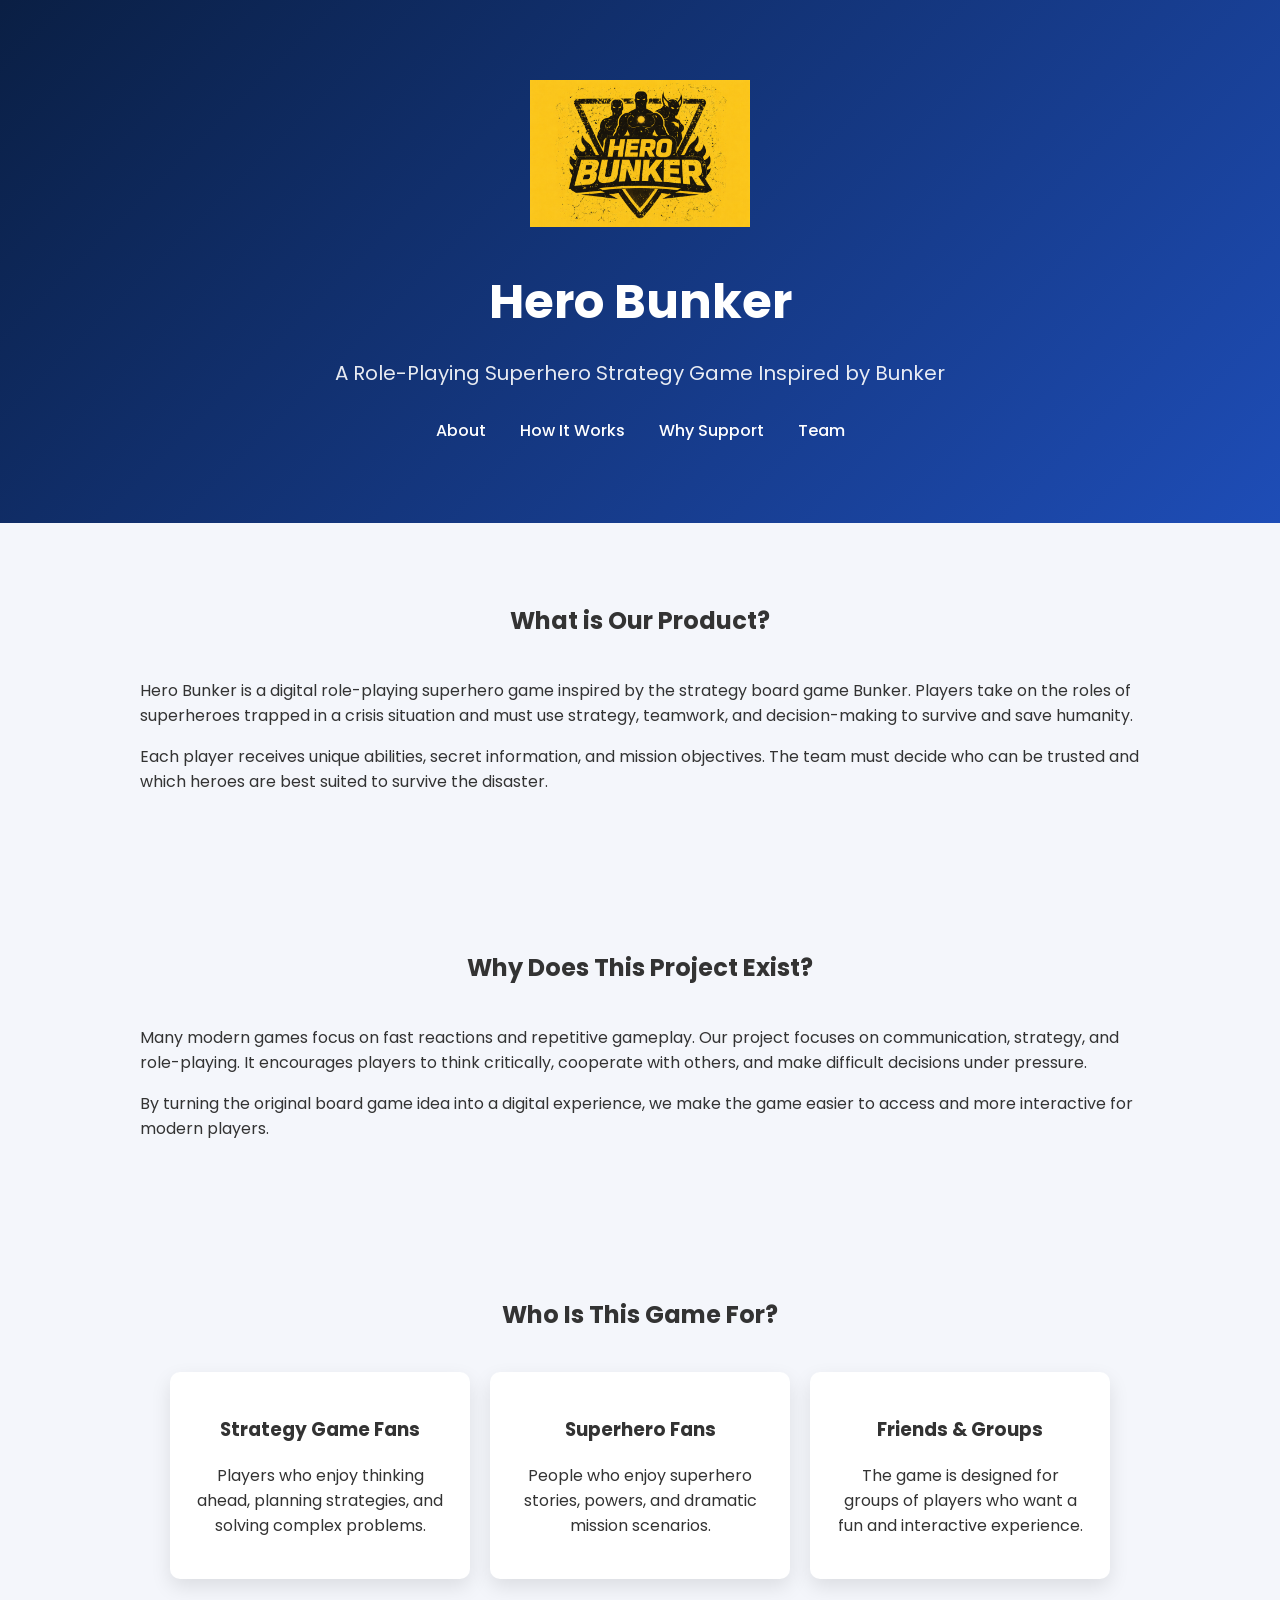
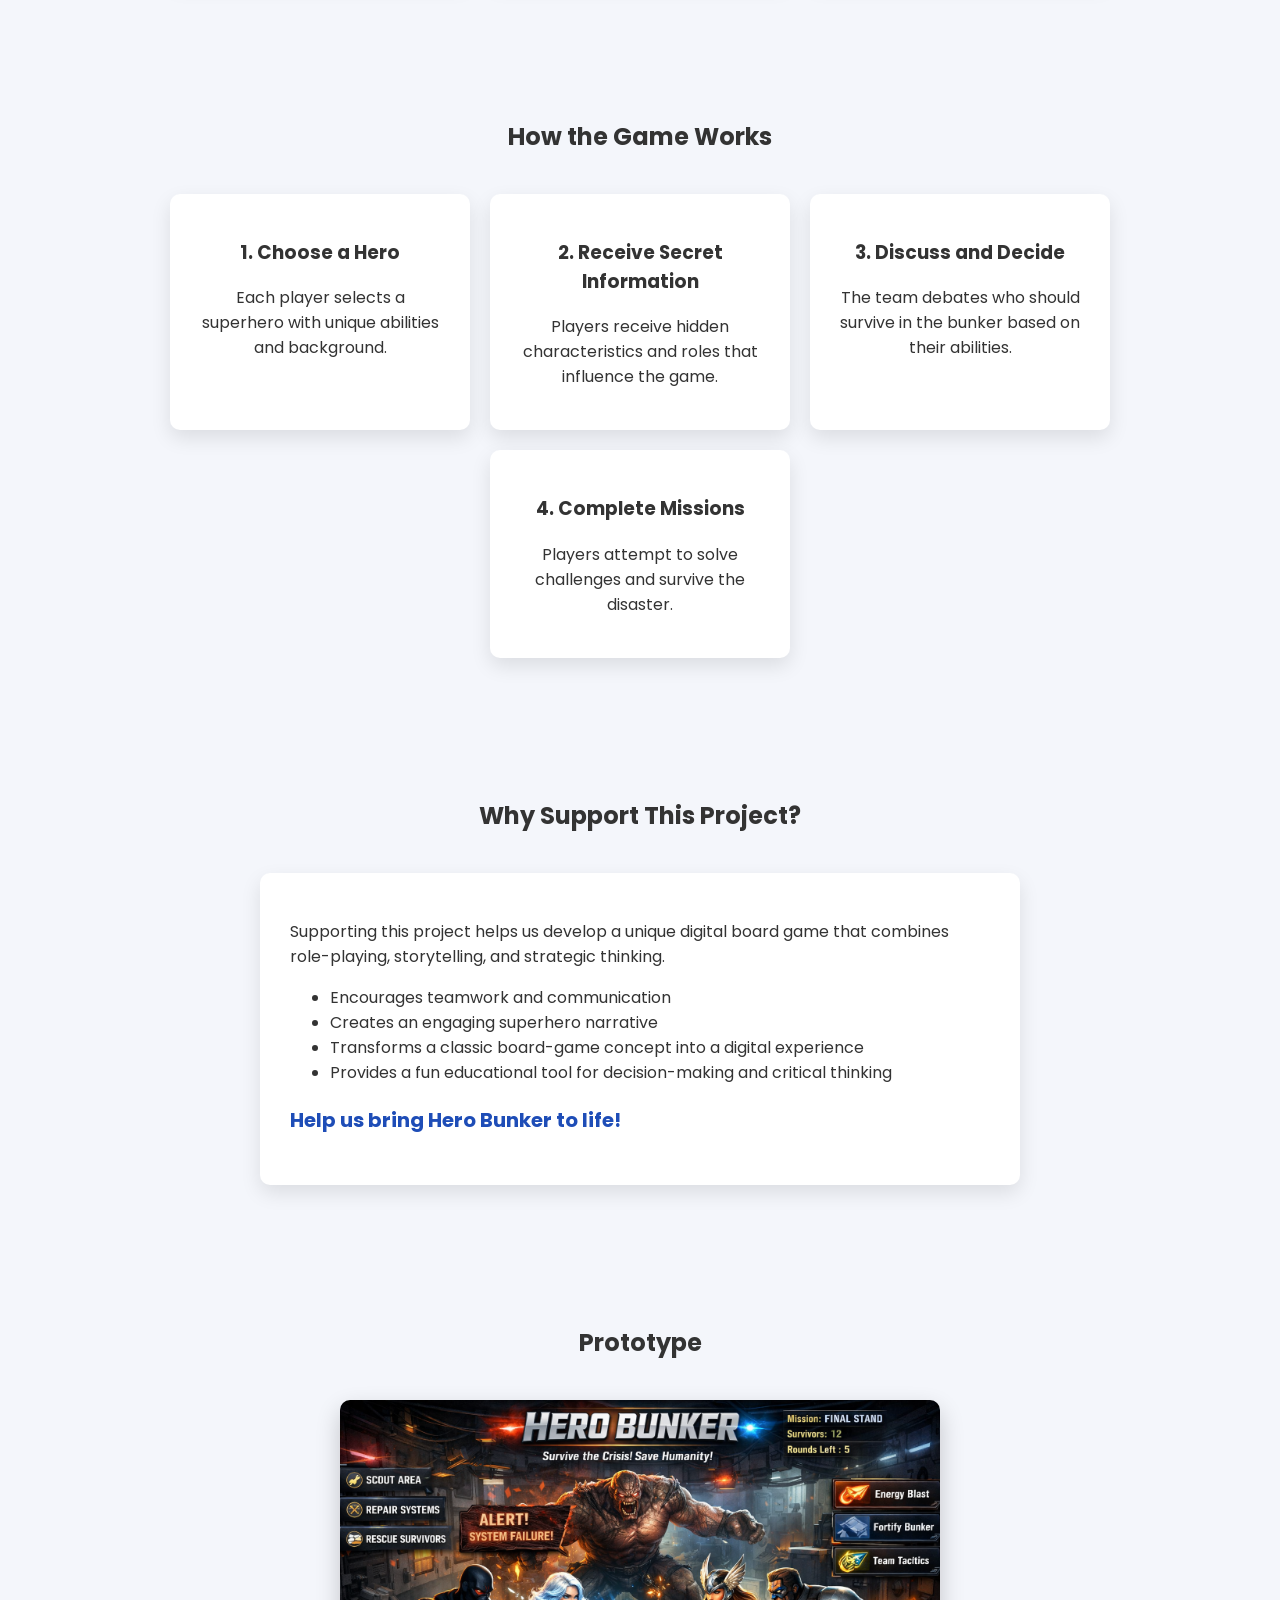
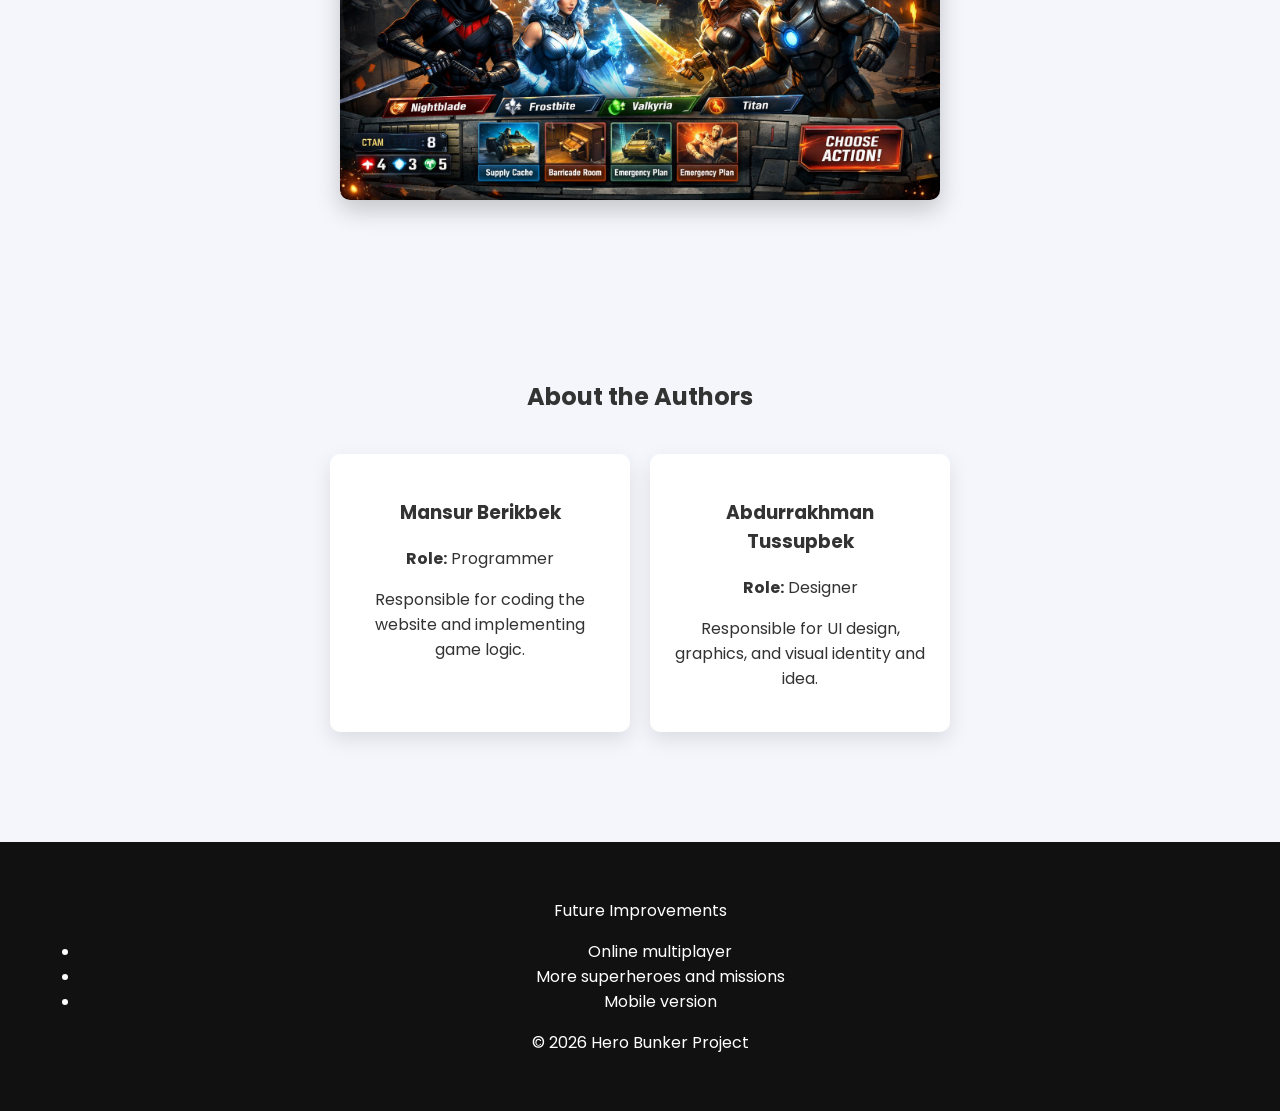
==== index.html @ 9f0994c8 "Add files via upload" ====
<!DOCTYPE html>
<html lang="en">

<head>
<meta charset="UTF-8">
<meta name="viewport" content="width=device-width, initial-scale=1.0">

<title>Hero Bunker – Superhero Strategy Game</title>

<link rel="stylesheet" href="style.css">
<link href="https://fonts.googleapis.com/css2?family=Poppins:wght@300;500;700&display=swap" rel="stylesheet">

</head>

<body>

<header class="hero">

<div class="logo-area">
<img src="logo.png" alt="Hero Bunker Logo" class="logo">
</div>

<h1>Hero Bunker</h1>
<p class="tagline">A Role-Playing Superhero Strategy Game Inspired by Bunker</p>

<nav>
<a href="#about">About</a>
<a href="#how">How It Works</a>
<a href="#support">Why Support</a>
<a href="#team">Team</a>
</nav>

</header>

<section id="about" class="section">

<h2>What is Our Product?</h2>

<p>
Hero Bunker is a digital role-playing superhero game inspired by the strategy board game Bunker.
Players take on the roles of superheroes trapped in a crisis situation and must use strategy,
teamwork, and decision-making to survive and save humanity.
</p>

<p>
Each player receives unique abilities, secret information, and mission objectives. The team must
decide who can be trusted and which heroes are best suited to survive the disaster.
</p>

</section>


<section class="section">

<h2>Why Does This Project Exist?</h2>

<p>
Many modern games focus on fast reactions and repetitive gameplay. Our project focuses on
communication, strategy, and role-playing. It encourages players to think critically,
cooperate with others, and make difficult decisions under pressure.
</p>

<p>
By turning the original board game idea into a digital experience, we make the game easier
to access and more interactive for modern players.
</p>

</section>


<section class="section">

<h2>Who Is This Game For?</h2>

<div class="card-container">

<div class="card">
<h3>Strategy Game Fans</h3>
<p>Players who enjoy thinking ahead, planning strategies, and solving complex problems.</p>
</div>

<div class="card">
<h3>Superhero Fans</h3>
<p>People who enjoy superhero stories, powers, and dramatic mission scenarios.</p>
</div>

<div class="card">
<h3>Friends & Groups</h3>
<p>The game is designed for groups of players who want a fun and interactive experience.</p>
</div>

</div>

</section>


<section id="how" class="section">

<h2>How the Game Works</h2>

<div class="card-container">

<div class="card">
<h3>1. Choose a Hero</h3>
<p>Each player selects a superhero with unique abilities and background.</p>
</div>

<div class="card">
<h3>2. Receive Secret Information</h3>
<p>Players receive hidden characteristics and roles that influence the game.</p>
</div>

<div class="card">
<h3>3. Discuss and Decide</h3>
<p>The team debates who should survive in the bunker based on their abilities.</p>
</div>

<div class="card">
<h3>4. Complete Missions</h3>
<p>Players attempt to solve challenges and survive the disaster.</p>
</div>

</div>

</section>


<section id="support" class="section">

<h2>Why Support This Project?</h2>

<div class="support-box">

<p>
Supporting this project helps us develop a unique digital board game that combines
role-playing, storytelling, and strategic thinking.
</p>

<ul>
<li>Encourages teamwork and communication</li>
<li>Creates an engaging superhero narrative</li>
<li>Transforms a classic board-game concept into a digital experience</li>
<li>Provides a fun educational tool for decision-making and critical thinking</li>
</ul>

<p class="support-highlight">
Help us bring Hero Bunker to life!
</p>

</div>

</section>


<section class="section">

<h2>Prototype</h2>

<img src="prototype.png" class="prototype">

</section>


<section id="team" class="section">

<h2>About the Authors</h2>

<div class="card-container">

<div class="card">
<h3>Mansur Berikbek</h3>
<p><b>Role:</b> Programmer</p>
<p>Responsible for coding the website and implementing game logic.</p>
</div>

<div class="card">
<h3>Abdurrakhman Tussupbek</h3>
<p><b>Role:</b> Designer</p>
<p>Responsible for UI design, graphics, and visual identity and idea.</p>
</div>

</div>

</section>


<footer>

<p>Future Improvements</p>

<ul>
<li>Online multiplayer</li>
<li>More superheroes and missions</li>
<li>Mobile version</li>
</ul>

<p>© 2026 Hero Bunker Project</p>

</footer>

</body>
</html>
---- style.css ----
body{
font-family:Poppins,sans-serif;
margin:0;
background:#f4f6fb;
color:#333;
}

.hero{
background:linear-gradient(135deg,#0a1f44,#1e4db7);
color:white;
text-align:center;
padding:80px 20px;
}

.hero h1{
font-size:48px;
margin-bottom:10px;
}

.hero p{
font-size:20px;
opacity:0.9;
}

nav{
margin-top:30px;
}

nav a{
color:white;
margin:0 15px;
text-decoration:none;
font-weight:500;
}

nav a:hover{
text-decoration:underline;
}

.section{
max-width:1000px;
margin:auto;
padding:60px 20px;
}

h2{
text-align:center;
margin-bottom:40px;
}

.card-container{
display:flex;
gap:20px;
flex-wrap:wrap;
justify-content:center;
}

.card{
background:white;
padding:25px;
width:250px;
border-radius:10px;
box-shadow:0 8px 20px rgba(0,0,0,0.1);
text-align:center;
transition:transform .2s;
}

.card:hover{
transform:translateY(-5px);
}

.tech-list{
max-width:400px;
margin:auto;
line-height:2;
}

.prototype{
display:block;
max-width:600px;
margin:40px auto;
border-radius:10px;
box-shadow:0 10px 25px rgba(0,0,0,0.2);
}

footer{
background:#111;
color:white;
text-align:center;
padding:40px;
margin-top:50px;
}
.logo-area{
margin-bottom:20px;
}

.logo{
width:220px;
}

.support-box{
background:white;
padding:30px;
border-radius:10px;
box-shadow:0 8px 20px rgba(0,0,0,0.1);
max-width:700px;
margin:auto;
}
.support-highlight{
font-weight:700;
font-size:20px;
margin-top:20px;
color:#1e4db7;
}
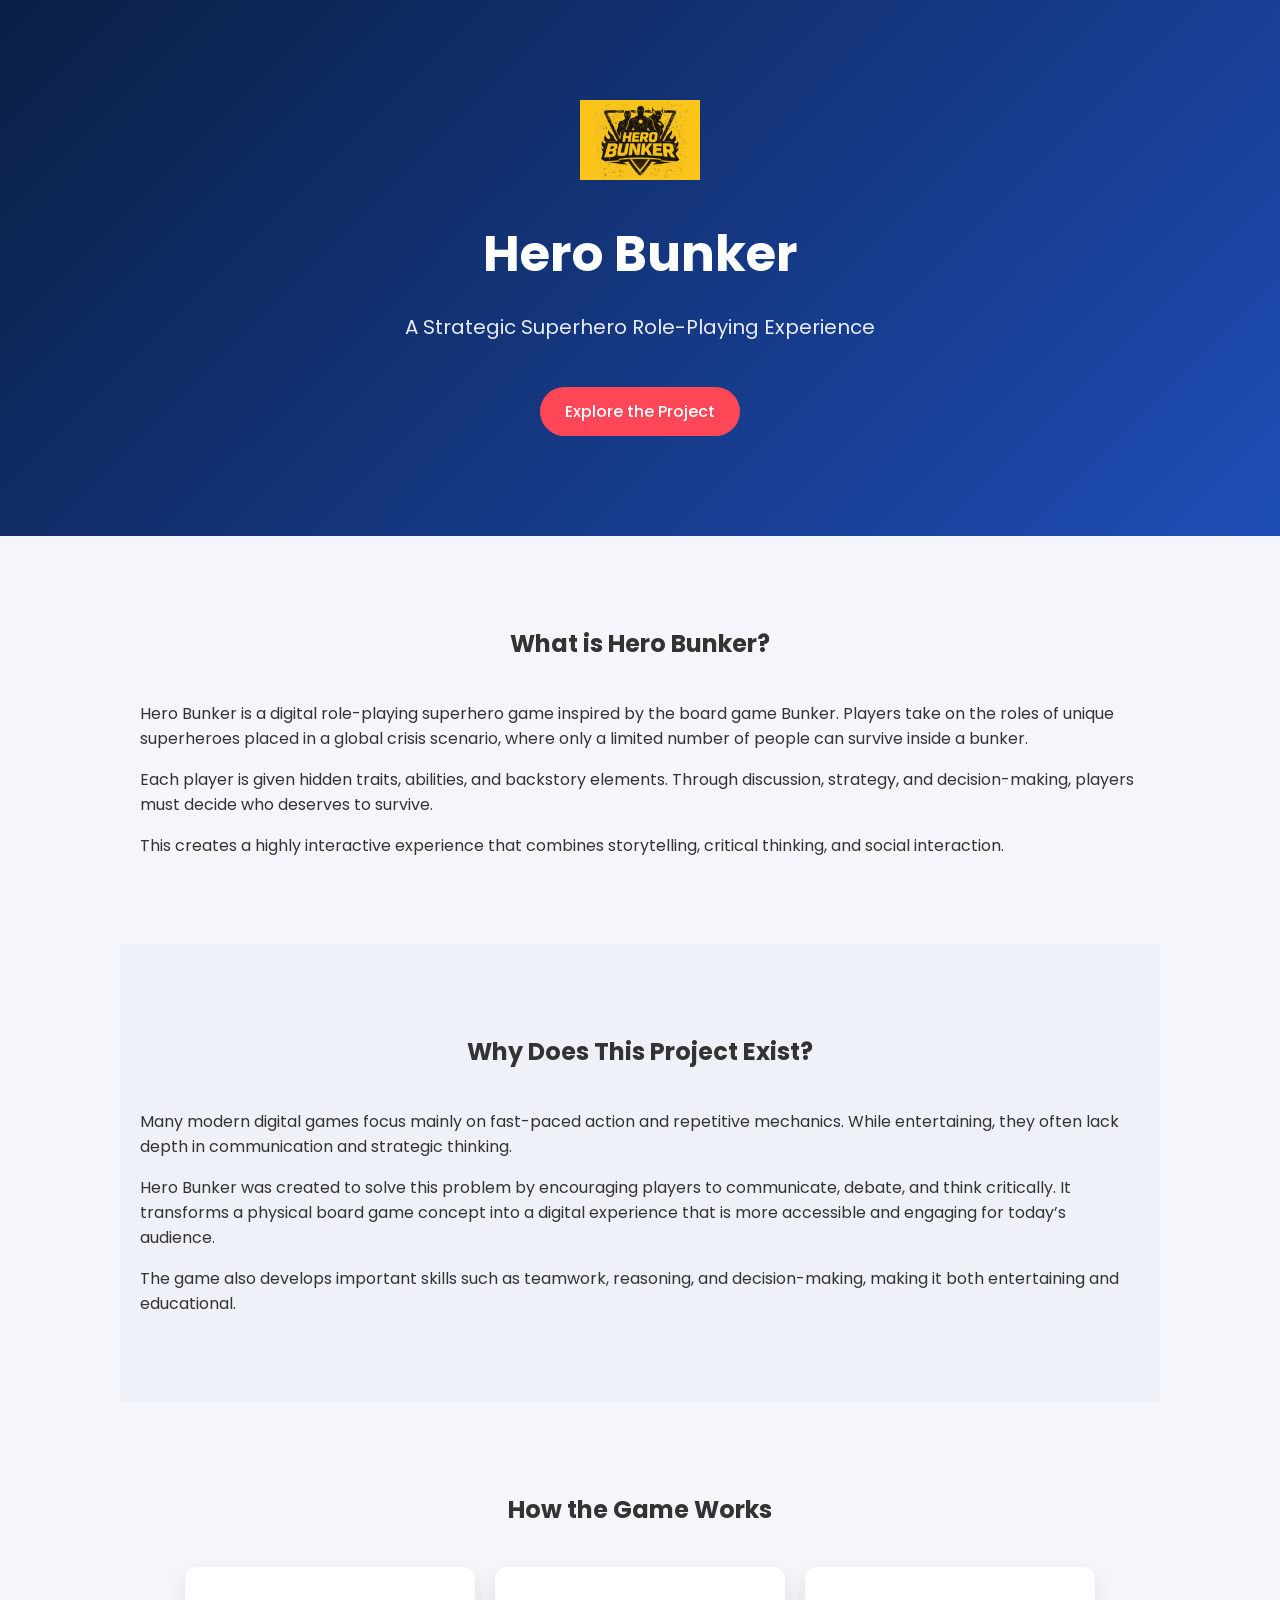
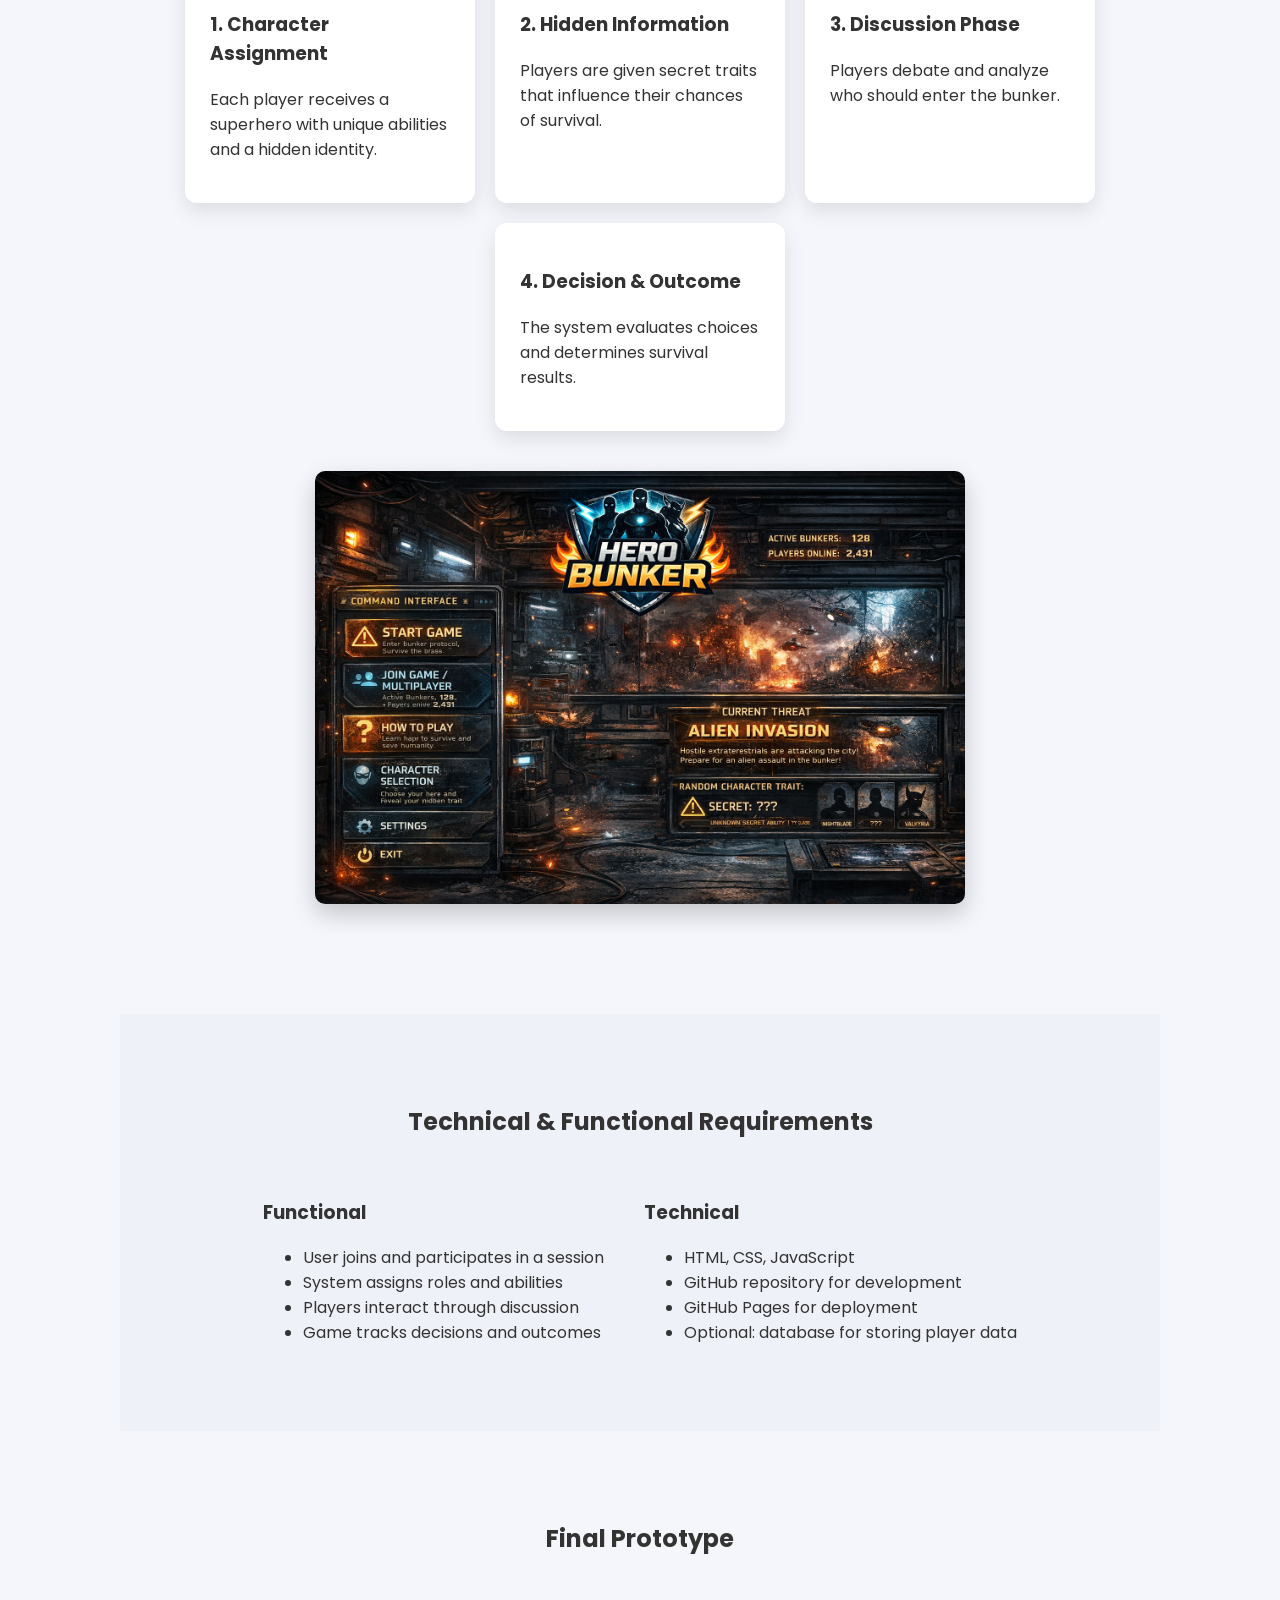
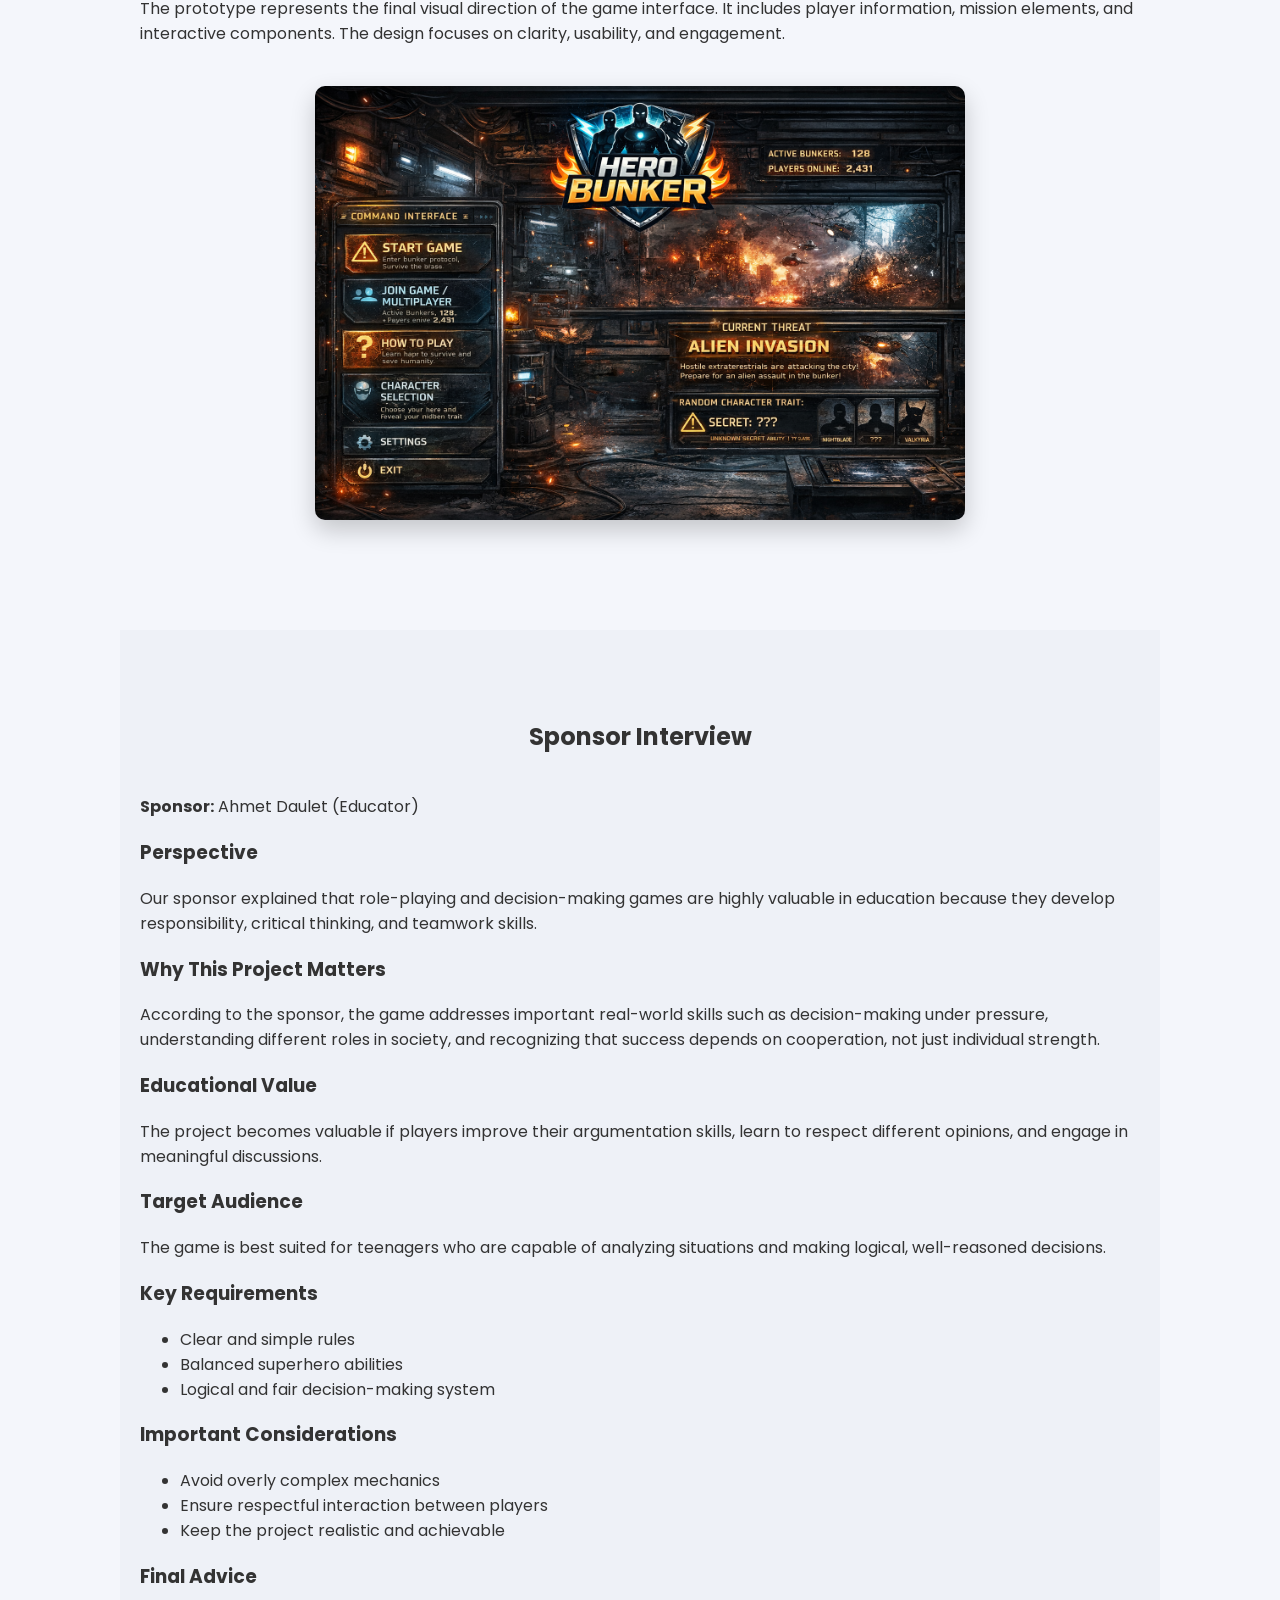
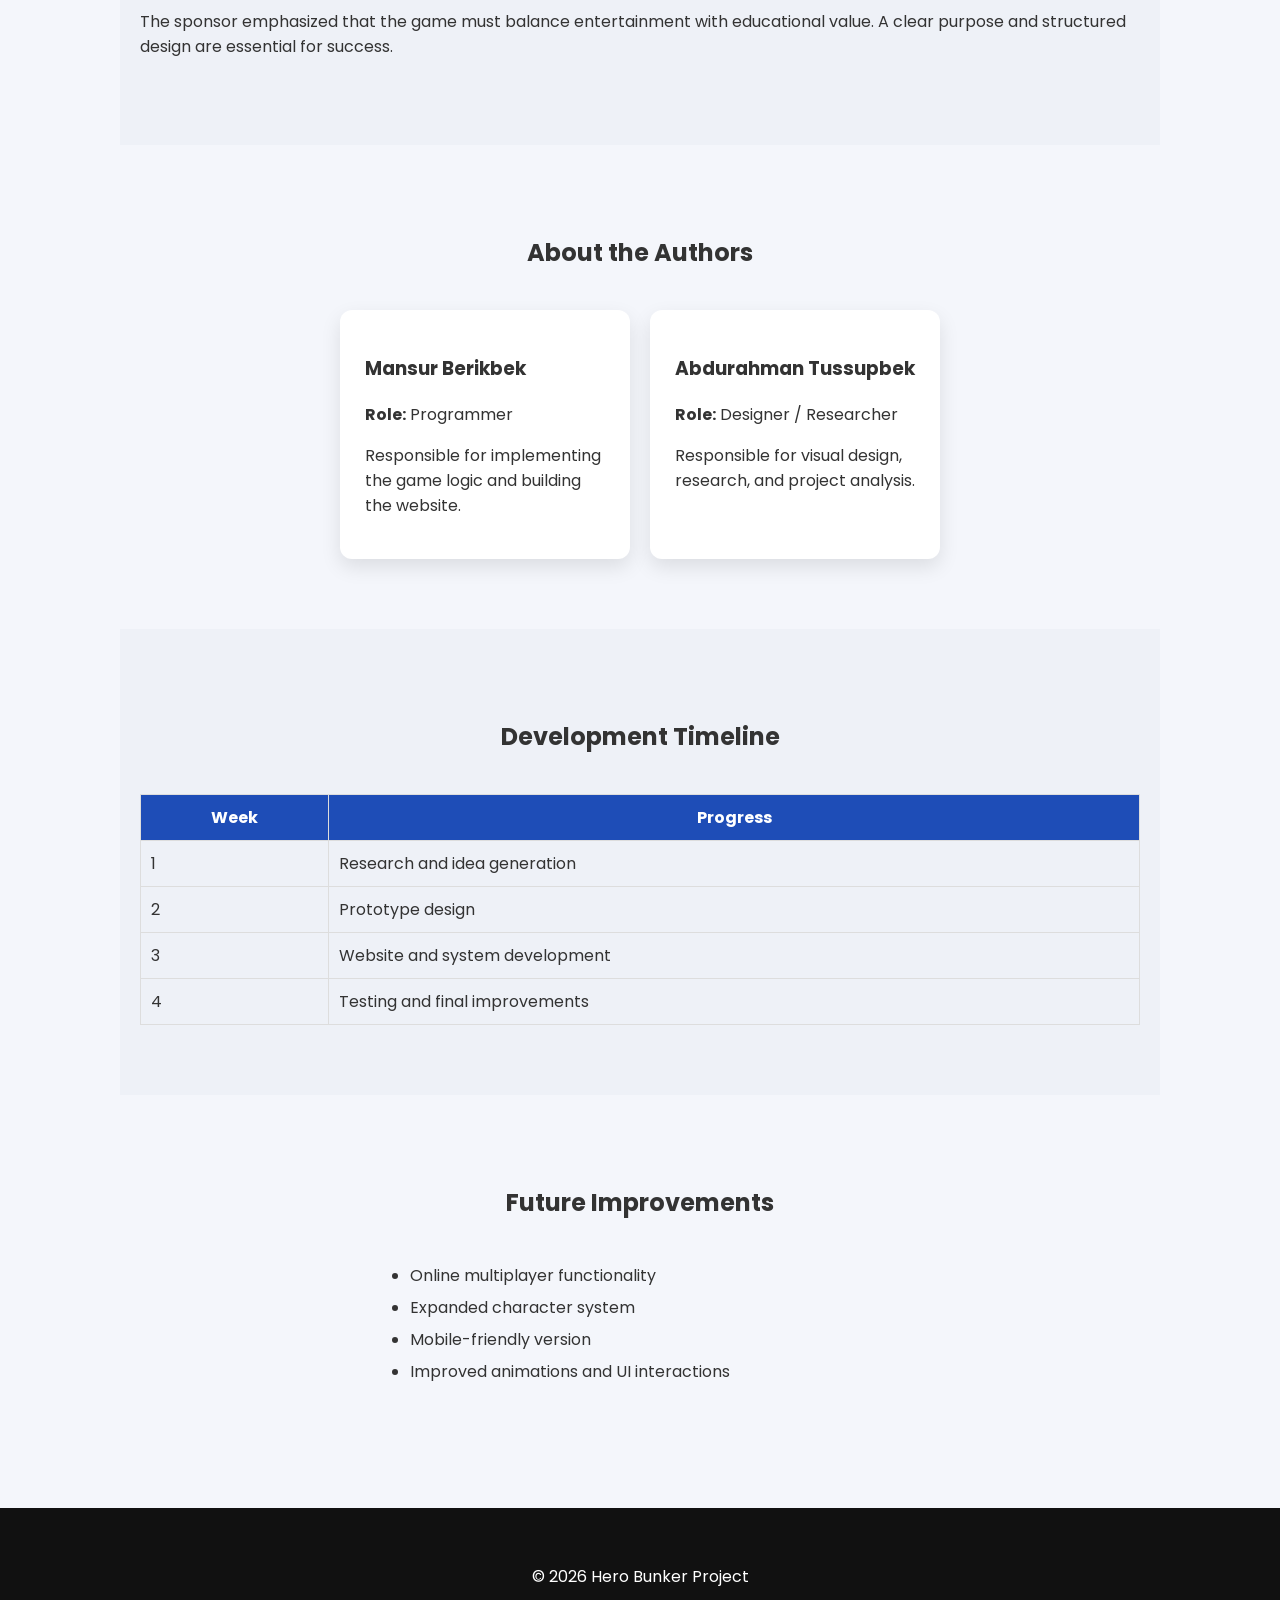
==== commit 7f1c606b: "Add files via upload" ====
--- a/index.html
+++ b/index.html
@@ -1,167 +1,203 @@
 <!DOCTYPE html>
 <html lang="en">
-
 <head>
 <meta charset="UTF-8">
 <meta name="viewport" content="width=device-width, initial-scale=1.0">
 
-<title>Hero Bunker – Superhero Strategy Game</title>
+<title>Hero Bunker</title>
 
 <link rel="stylesheet" href="style.css">
 <link href="https://fonts.googleapis.com/css2?family=Poppins:wght@300;500;700&display=swap" rel="stylesheet">
-
 </head>
 
 <body>
 
 <header class="hero">
 
-<div class="logo-area">
-<img src="logo.png" alt="Hero Bunker Logo" class="logo">
-</div>
+<img src="logo.png" class="logo">
 
 <h1>Hero Bunker</h1>
-<p class="tagline">A Role-Playing Superhero Strategy Game Inspired by Bunker</p>
-
-<nav>
-<a href="#about">About</a>
-<a href="#how">How It Works</a>
-<a href="#support">Why Support</a>
-<a href="#team">Team</a>
-</nav>
+<p class="tagline">A Strategic Superhero Role-Playing Experience</p>
+
+<a href="#about" class="btn">Explore the Project</a>
 
 </header>
 
 <section id="about" class="section">
 
-<h2>What is Our Product?</h2>
-
-<p>
-Hero Bunker is a digital role-playing superhero game inspired by the strategy board game Bunker.
-Players take on the roles of superheroes trapped in a crisis situation and must use strategy,
-teamwork, and decision-making to survive and save humanity.
-</p>
-
-<p>
-Each player receives unique abilities, secret information, and mission objectives. The team must
-decide who can be trusted and which heroes are best suited to survive the disaster.
-</p>
-
-</section>
-
-
-<section class="section">
+<h2>What is Hero Bunker?</h2>
+
+<p>
+Hero Bunker is a digital role-playing superhero game inspired by the board game Bunker.
+Players take on the roles of unique superheroes placed in a global crisis scenario,
+where only a limited number of people can survive inside a bunker.
+</p>
+
+<p>
+Each player is given hidden traits, abilities, and backstory elements. Through discussion,
+strategy, and decision-making, players must decide who deserves to survive.
+</p>
+
+<p>
+This creates a highly interactive experience that combines storytelling,
+critical thinking, and social interaction.
+</p>
+
+</section>
+
+<section class="section alt">
 
 <h2>Why Does This Project Exist?</h2>
 
 <p>
-Many modern games focus on fast reactions and repetitive gameplay. Our project focuses on
-communication, strategy, and role-playing. It encourages players to think critically,
-cooperate with others, and make difficult decisions under pressure.
-</p>
-
-<p>
-By turning the original board game idea into a digital experience, we make the game easier
-to access and more interactive for modern players.
-</p>
-
-</section>
-
-
-<section class="section">
-
-<h2>Who Is This Game For?</h2>
+Many modern digital games focus mainly on fast-paced action and repetitive mechanics.
+While entertaining, they often lack depth in communication and strategic thinking.
+</p>
+
+<p>
+Hero Bunker was created to solve this problem by encouraging players to communicate,
+debate, and think critically. It transforms a physical board game concept into a
+digital experience that is more accessible and engaging for today’s audience.
+</p>
+
+<p>
+The game also develops important skills such as teamwork, reasoning, and decision-making,
+making it both entertaining and educational.
+</p>
+
+</section>
+
+<section class="section">
+
+<h2>How the Game Works</h2>
 
 <div class="card-container">
 
 <div class="card">
-<h3>Strategy Game Fans</h3>
-<p>Players who enjoy thinking ahead, planning strategies, and solving complex problems.</p>
-</div>
-
-<div class="card">
-<h3>Superhero Fans</h3>
-<p>People who enjoy superhero stories, powers, and dramatic mission scenarios.</p>
-</div>
-
-<div class="card">
-<h3>Friends & Groups</h3>
-<p>The game is designed for groups of players who want a fun and interactive experience.</p>
-</div>
-
-</div>
-
-</section>
-
-
-<section id="how" class="section">
-
-<h2>How the Game Works</h2>
-
-<div class="card-container">
-
-<div class="card">
-<h3>1. Choose a Hero</h3>
-<p>Each player selects a superhero with unique abilities and background.</p>
-</div>
-
-<div class="card">
-<h3>2. Receive Secret Information</h3>
-<p>Players receive hidden characteristics and roles that influence the game.</p>
-</div>
-
-<div class="card">
-<h3>3. Discuss and Decide</h3>
-<p>The team debates who should survive in the bunker based on their abilities.</p>
-</div>
-
-<div class="card">
-<h3>4. Complete Missions</h3>
-<p>Players attempt to solve challenges and survive the disaster.</p>
-</div>
-
-</div>
-
-</section>
-
-
-<section id="support" class="section">
-
-<h2>Why Support This Project?</h2>
-
-<div class="support-box">
-
-<p>
-Supporting this project helps us develop a unique digital board game that combines
-role-playing, storytelling, and strategic thinking.
-</p>
-
-<ul>
-<li>Encourages teamwork and communication</li>
-<li>Creates an engaging superhero narrative</li>
-<li>Transforms a classic board-game concept into a digital experience</li>
-<li>Provides a fun educational tool for decision-making and critical thinking</li>
-</ul>
-
-<p class="support-highlight">
-Help us bring Hero Bunker to life!
-</p>
-
-</div>
-
-</section>
-
-
-<section class="section">
-
-<h2>Prototype</h2>
+<h3>1. Character Assignment</h3>
+<p>Each player receives a superhero with unique abilities and a hidden identity.</p>
+</div>
+
+<div class="card">
+<h3>2. Hidden Information</h3>
+<p>Players are given secret traits that influence their chances of survival.</p>
+</div>
+
+<div class="card">
+<h3>3. Discussion Phase</h3>
+<p>Players debate and analyze who should enter the bunker.</p>
+</div>
+
+<div class="card">
+<h3>4. Decision & Outcome</h3>
+<p>The system evaluates choices and determines survival results.</p>
+</div>
+
+</div>
 
 <img src="prototype.png" class="prototype">
 
 </section>
 
-
-<section id="team" class="section">
+<section class="section alt">
+
+<h2>Technical & Functional Requirements</h2>
+
+<div class="columns">
+
+<div>
+<h3>Functional</h3>
+<ul>
+<li>User joins and participates in a session</li>
+<li>System assigns roles and abilities</li>
+<li>Players interact through discussion</li>
+<li>Game tracks decisions and outcomes</li>
+</ul>
+</div>
+
+<div>
+<h3>Technical</h3>
+<ul>
+<li>HTML, CSS, JavaScript</li>
+<li>GitHub repository for development</li>
+<li>GitHub Pages for deployment</li>
+<li>Optional: database for storing player data</li>
+</ul>
+</div>
+
+</div>
+
+</section>
+
+<section class="section">
+
+<h2>Final Prototype</h2>
+
+<p>
+The prototype represents the final visual direction of the game interface.
+It includes player information, mission elements, and interactive components.
+The design focuses on clarity, usability, and engagement.
+</p>
+
+<img src="prototype.png" class="prototype">
+
+</section>
+
+<section class="section alt">
+
+<h2>Sponsor Interview</h2>
+
+<p><b>Sponsor:</b> Ahmet Daulet (Educator)</p>
+
+<h3>Perspective</h3>
+<p>
+Our sponsor explained that role-playing and decision-making games are highly valuable in education
+because they develop responsibility, critical thinking, and teamwork skills.
+</p>
+
+<h3>Why This Project Matters</h3>
+<p>
+According to the sponsor, the game addresses important real-world skills such as decision-making
+under pressure, understanding different roles in society, and recognizing that success depends on
+cooperation, not just individual strength.
+</p>
+
+<h3>Educational Value</h3>
+<p>
+The project becomes valuable if players improve their argumentation skills, learn to respect
+different opinions, and engage in meaningful discussions.
+</p>
+
+<h3>Target Audience</h3>
+<p>
+The game is best suited for teenagers who are capable of analyzing situations and making logical,
+well-reasoned decisions.
+</p>
+
+<h3>Key Requirements</h3>
+<ul>
+<li>Clear and simple rules</li>
+<li>Balanced superhero abilities</li>
+<li>Logical and fair decision-making system</li>
+</ul>
+
+<h3>Important Considerations</h3>
+<ul>
+<li>Avoid overly complex mechanics</li>
+<li>Ensure respectful interaction between players</li>
+<li>Keep the project realistic and achievable</li>
+</ul>
+
+<h3>Final Advice</h3>
+<p>
+The sponsor emphasized that the game must balance entertainment with educational value.
+A clear purpose and structured design are essential for success.
+</p>
+
+</section>
+
+<!-- TEAM -->
+<section class="section">
 
 <h2>About the Authors</h2>
 
@@ -170,29 +206,47 @@
 <div class="card">
 <h3>Mansur Berikbek</h3>
 <p><b>Role:</b> Programmer</p>
-<p>Responsible for coding the website and implementing game logic.</p>
-</div>
-
-<div class="card">
-<h3>Abdurrakhman Tussupbek</h3>
-<p><b>Role:</b> Designer</p>
-<p>Responsible for UI design, graphics, and visual identity and idea.</p>
-</div>
-
-</div>
-
-</section>
-
+<p>Responsible for implementing the game logic and building the website.</p>
+</div>
+
+<div class="card">  
+<h3>Abdurahman Tussupbek</h3>
+<p><b>Role:</b> Designer / Researcher</p>
+<p>Responsible for visual design, research, and project analysis.</p>
+</div>
+
+</section>
+
+<!-- TIMELINE -->
+<section class="section alt">
+
+<h2>Development Timeline</h2>
+
+<table>
+<tr><th>Week</th><th>Progress</th></tr>
+<tr><td>1</td><td>Research and idea generation</td></tr>
+<tr><td>2</td><td>Prototype design</td></tr>
+<tr><td>3</td><td>Website and system development</td></tr>
+<tr><td>4</td><td>Testing and final improvements</td></tr>
+</table>
+
+</section>
+
+<!-- FUTURE -->
+<section class="section">
+
+<h2>Future Improvements</h2>
+
+<ul class="future">
+<li>Online multiplayer functionality</li>
+<li>Expanded character system</li>
+<li>Mobile-friendly version</li>
+<li>Improved animations and UI interactions</li>
+</ul>
+
+</section>
 
 <footer>
-
-<p>Future Improvements</p>
-
-<ul>
-<li>Online multiplayer</li>
-<li>More superheroes and missions</li>
-<li>Mobile version</li>
-</ul>
 
 <p>© 2026 Hero Bunker Project</p>
 
--- a/style.css
+++ b/style.css
@@ -9,38 +9,43 @@
 background:linear-gradient(135deg,#0a1f44,#1e4db7);
 color:white;
 text-align:center;
-padding:80px 20px;
+padding:100px 20px;
+}
+
+.logo{
+width:120px;
+margin-bottom:20px;
 }
 
 .hero h1{
-font-size:48px;
-margin-bottom:10px;
+font-size:50px;
+margin:10px 0;
 }
 
-.hero p{
+.tagline{
 font-size:20px;
 opacity:0.9;
 }
 
-nav{
-margin-top:30px;
-}
-
-nav a{
+.btn{
+display:inline-block;
+margin-top:25px;
+padding:12px 25px;
+background:#ff4757;
 color:white;
-margin:0 15px;
 text-decoration:none;
+border-radius:25px;
 font-weight:500;
 }
 
-nav a:hover{
-text-decoration:underline;
+.section{
+padding:70px 20px;
+max-width:1000px;
+margin:auto;
 }
 
-.section{
-max-width:1000px;
-margin:auto;
-padding:60px 20px;
+.alt{
+background:#eef1f7;
 }
 
 h2{
@@ -50,37 +55,63 @@
 
 .card-container{
 display:flex;
+flex-wrap:wrap;
 gap:20px;
-flex-wrap:wrap;
 justify-content:center;
 }
 
 .card{
 background:white;
 padding:25px;
-width:250px;
-border-radius:10px;
+width:240px;
+border-radius:12px;
 box-shadow:0 8px 20px rgba(0,0,0,0.1);
-text-align:center;
-transition:transform .2s;
+transition:0.3s;
 }
 
 .card:hover{
-transform:translateY(-5px);
-}
-
-.tech-list{
-max-width:400px;
-margin:auto;
-line-height:2;
+transform:translateY(-8px);
 }
 
 .prototype{
 display:block;
-max-width:600px;
+max-width:650px;
 margin:40px auto;
 border-radius:10px;
 box-shadow:0 10px 25px rgba(0,0,0,0.2);
+}
+
+.columns{
+display:flex;
+gap:40px;
+flex-wrap:wrap;
+justify-content:center;
+}
+
+.columns div{
+max-width:400px;
+}
+
+table{
+width:100%;
+border-collapse:collapse;
+margin-top:20px;
+}
+
+th, td{
+border:1px solid #ddd;
+padding:10px;
+}
+
+th{
+background:#1e4db7;
+color:white;
+}
+
+.future{
+line-height:2;
+max-width:500px;
+margin:auto;
 }
 
 footer{
@@ -89,26 +120,4 @@
 text-align:center;
 padding:40px;
 margin-top:50px;
-}
-.logo-area{
-margin-bottom:20px;
-}
-
-.logo{
-width:220px;
-}
-
-.support-box{
-background:white;
-padding:30px;
-border-radius:10px;
-box-shadow:0 8px 20px rgba(0,0,0,0.1);
-max-width:700px;
-margin:auto;
-}
-.support-highlight{
-font-weight:700;
-font-size:20px;
-margin-top:20px;
-color:#1e4db7;
 }
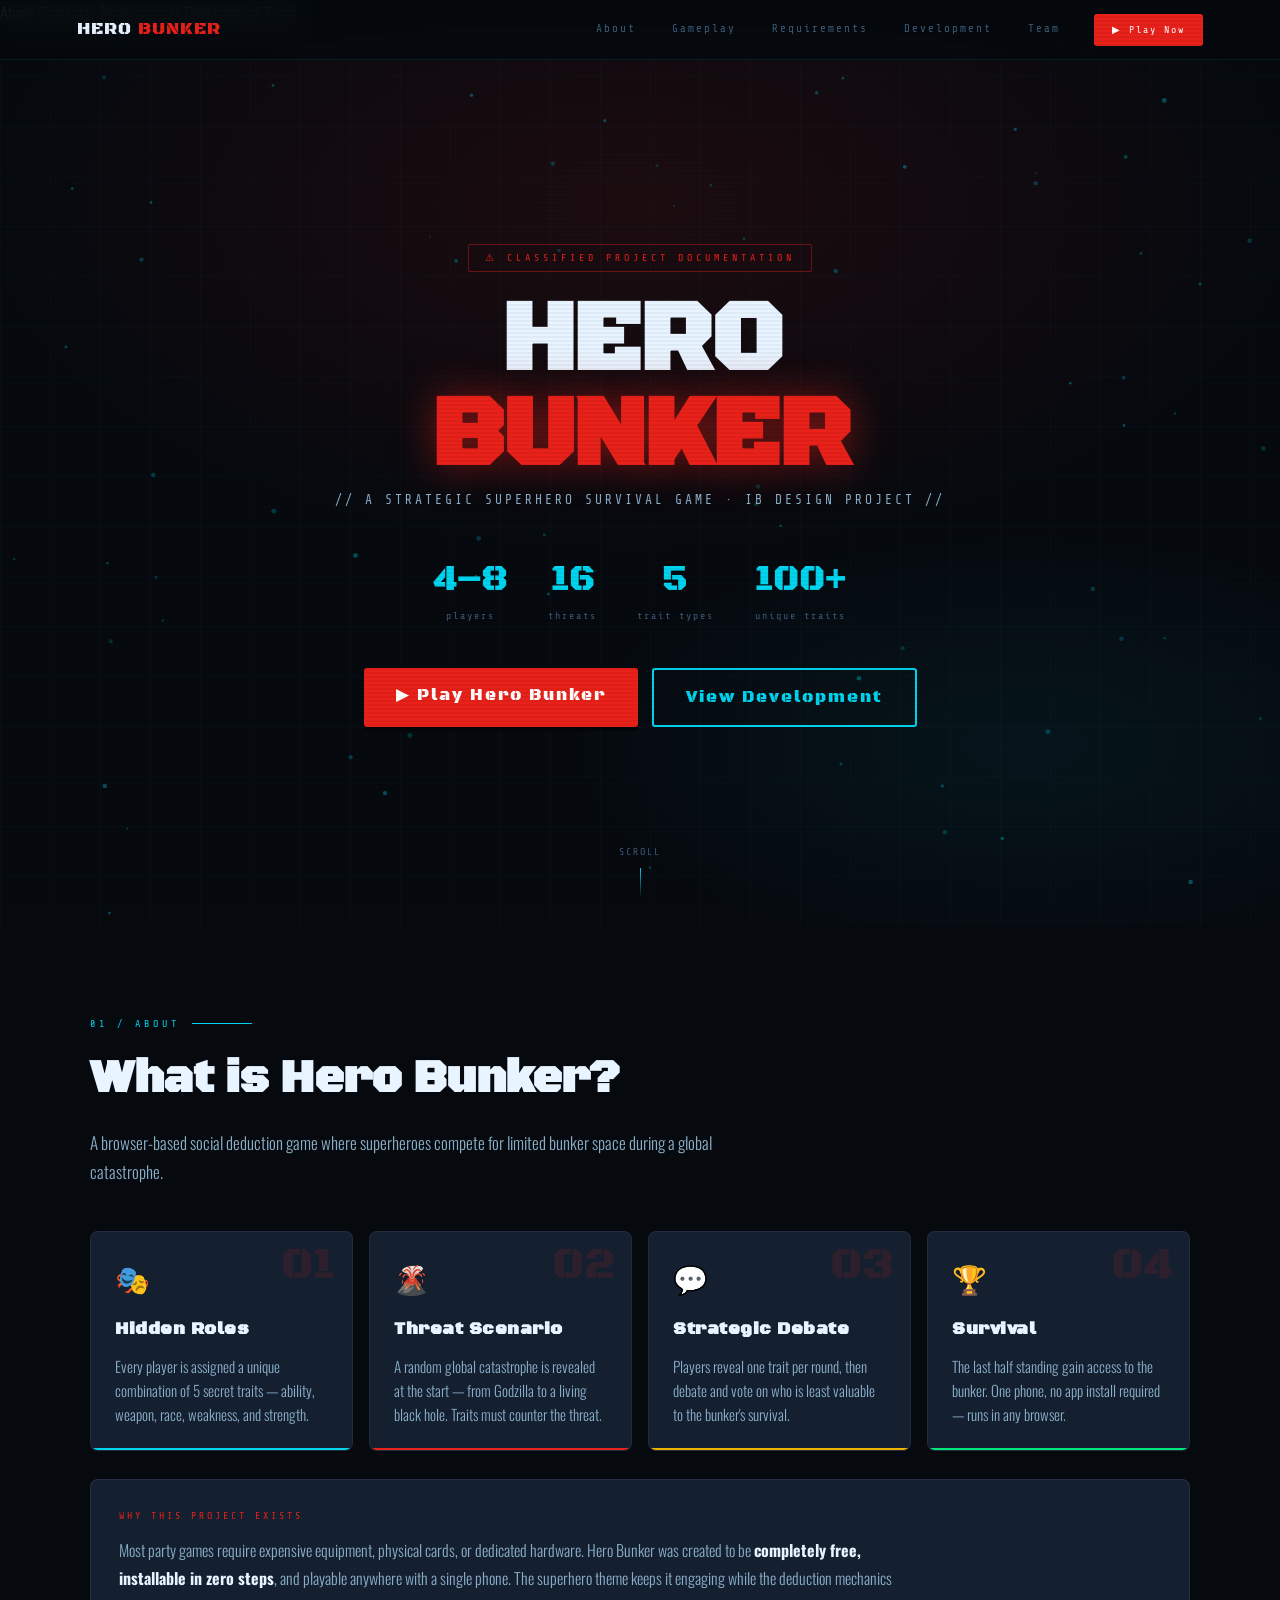
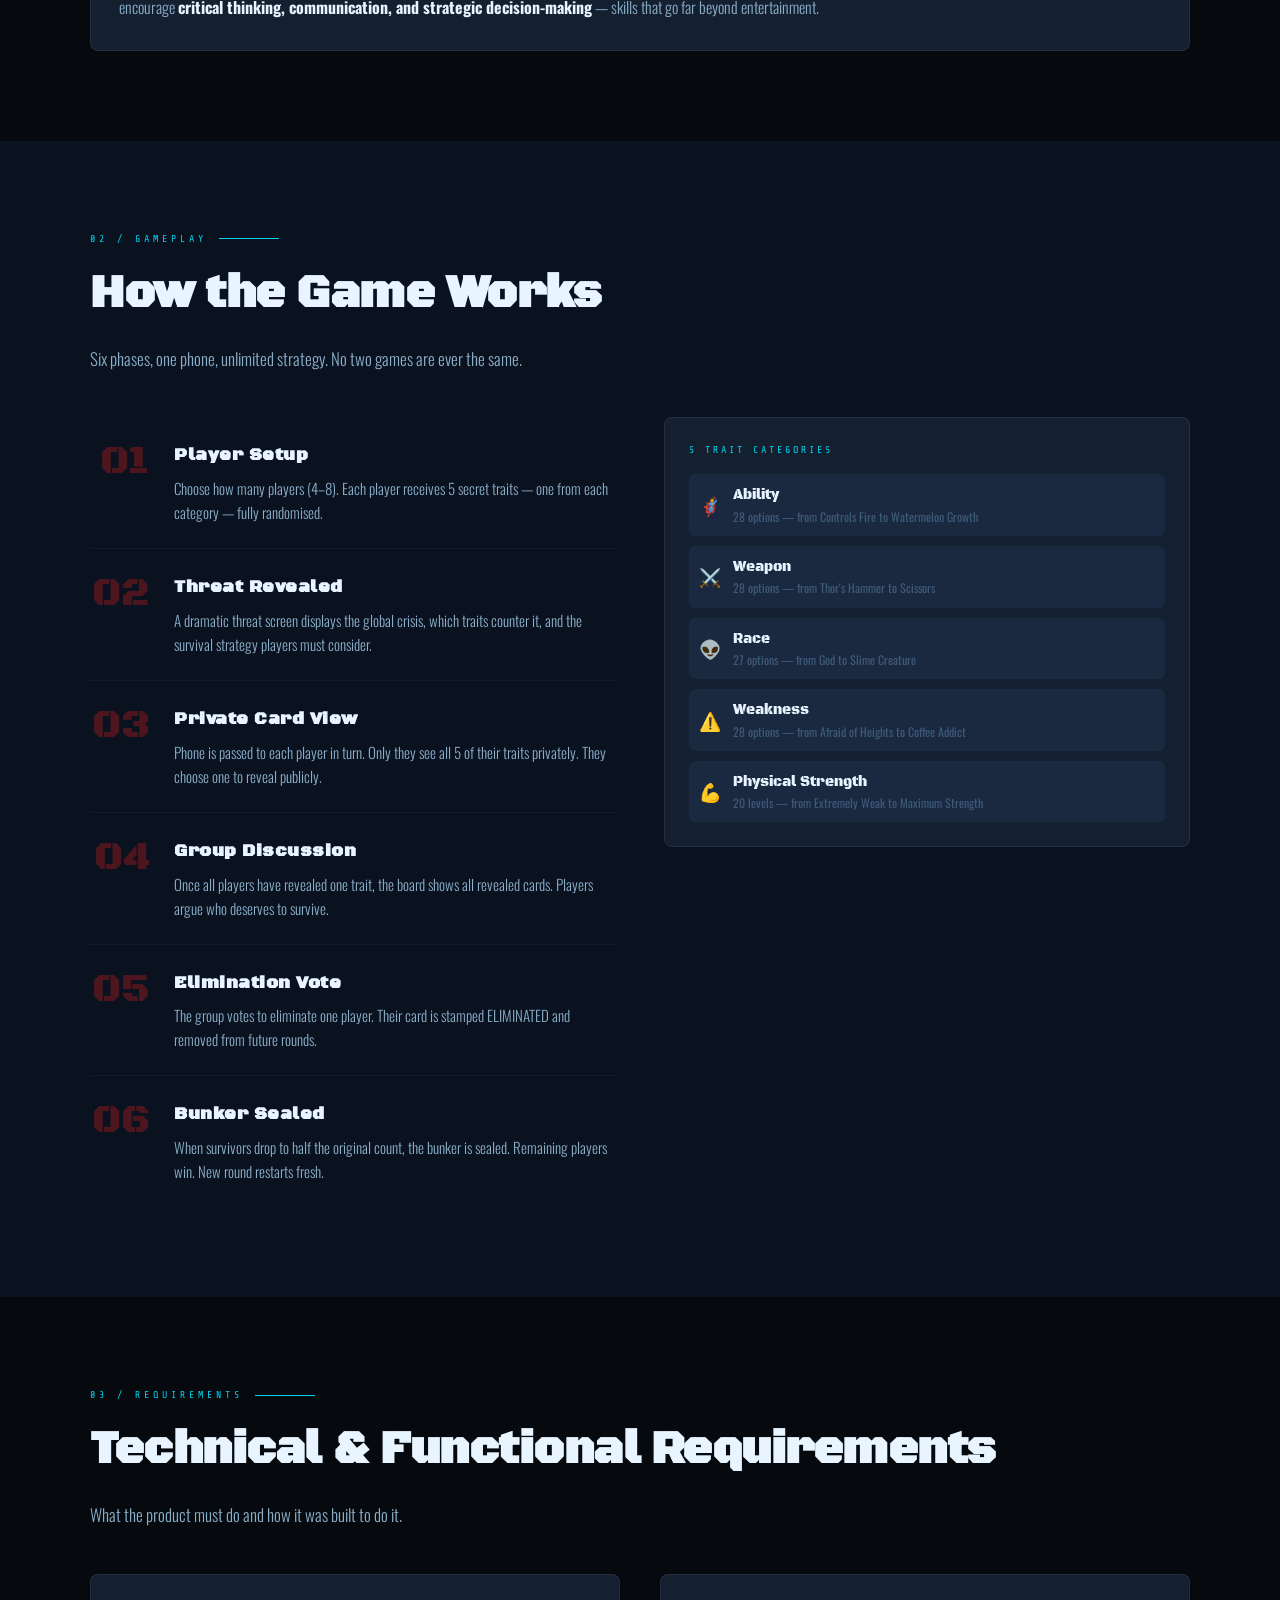
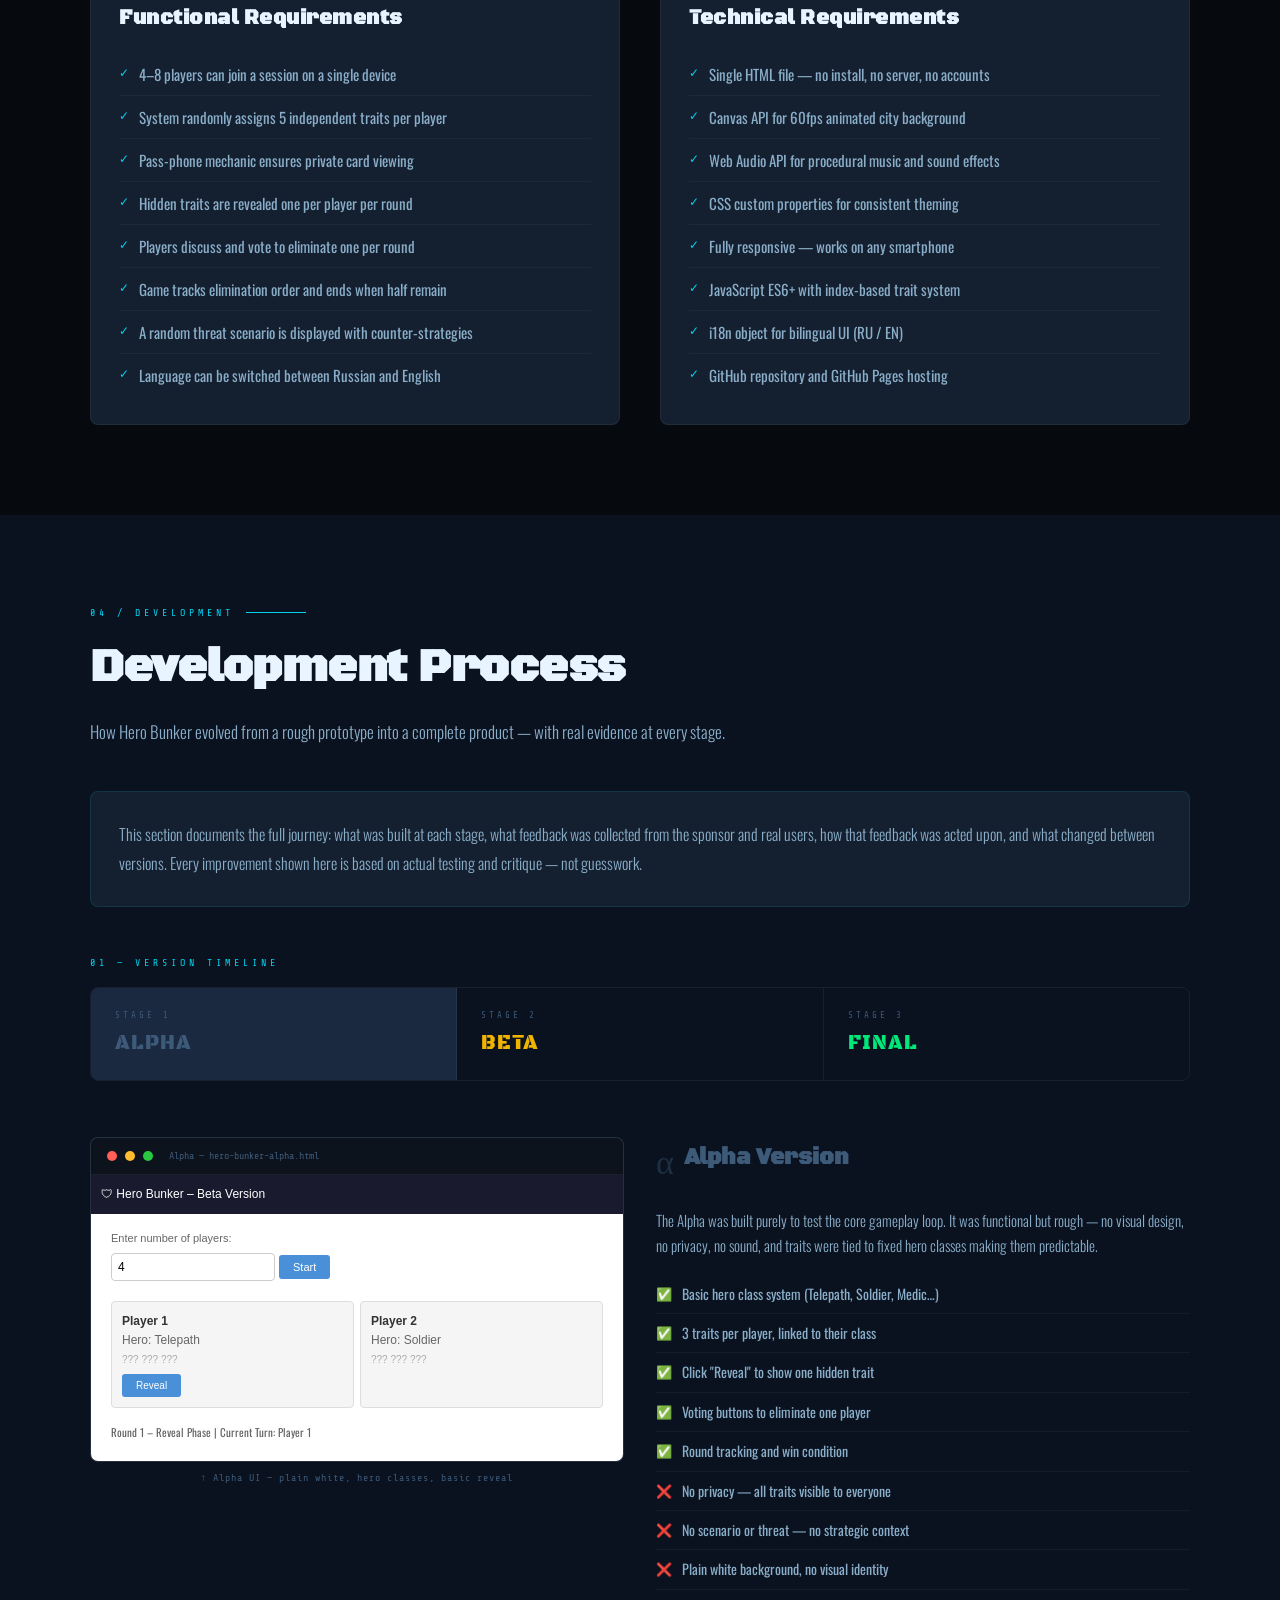
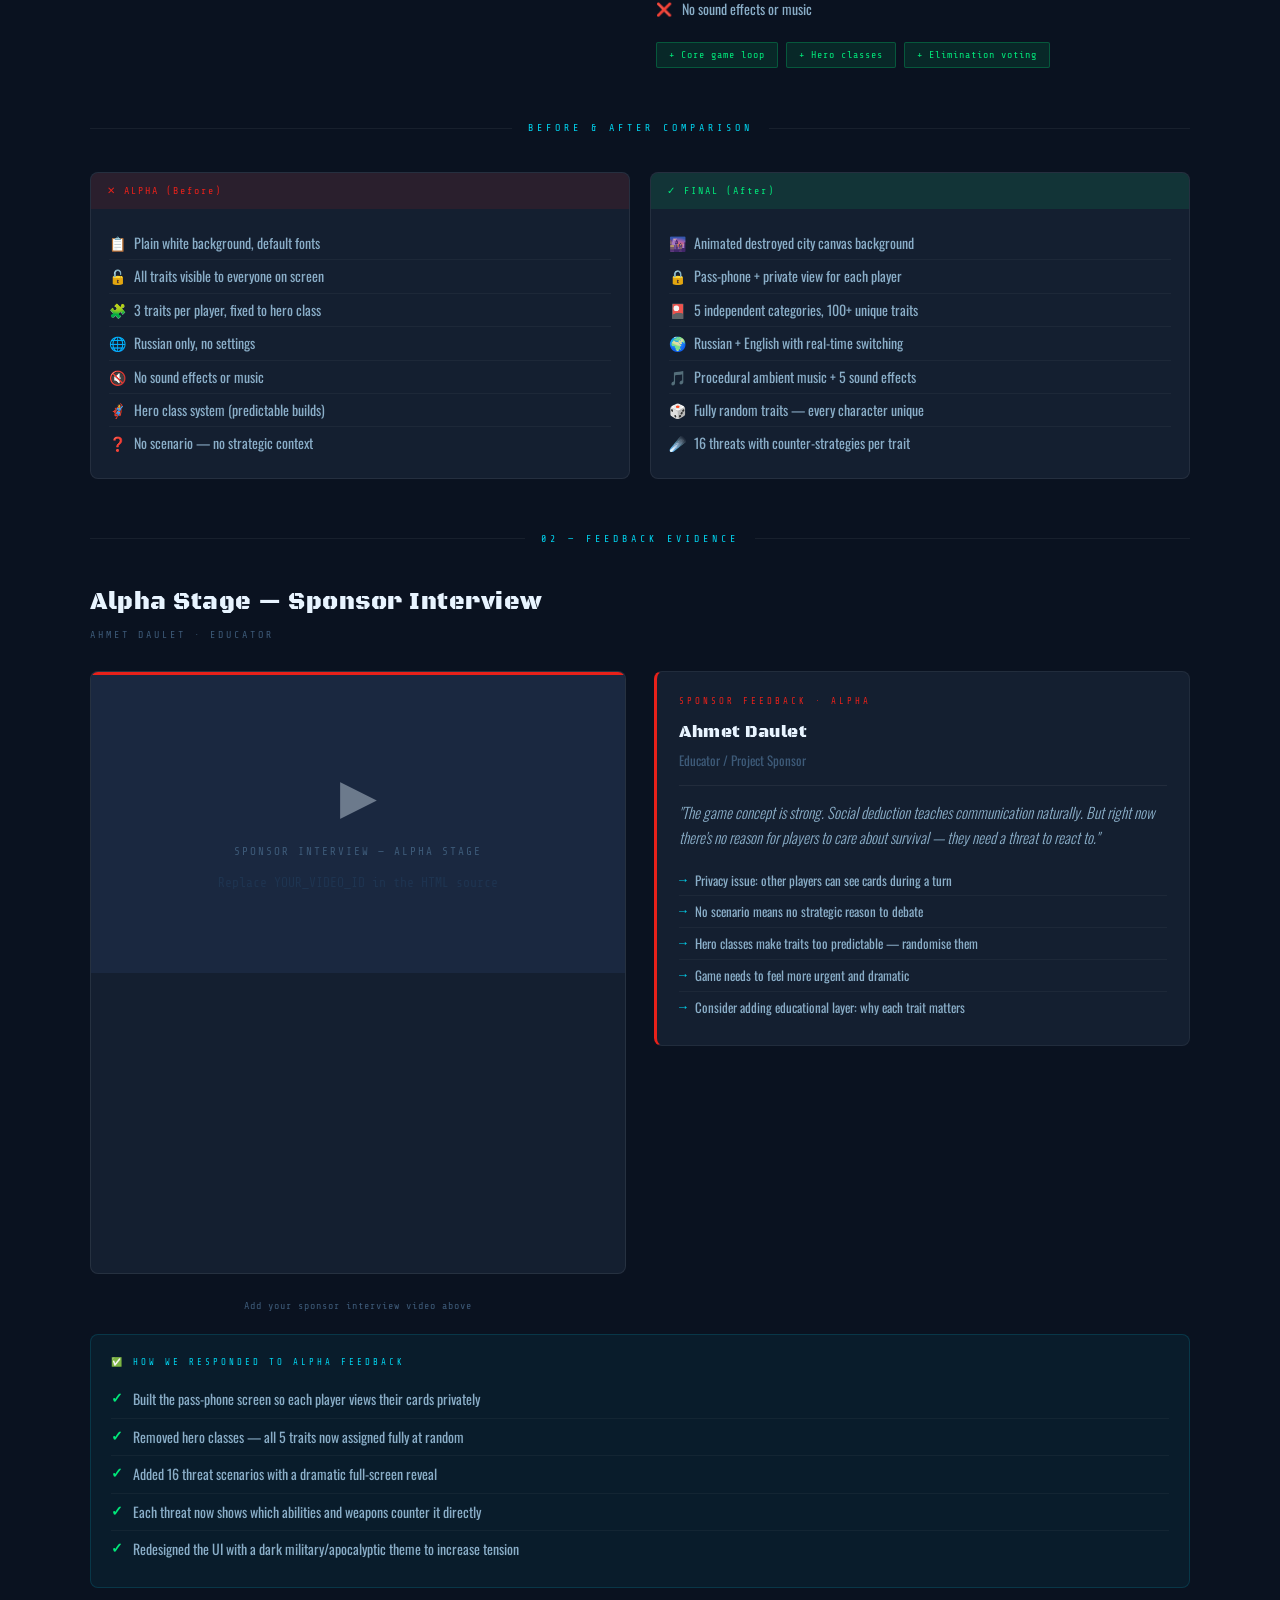
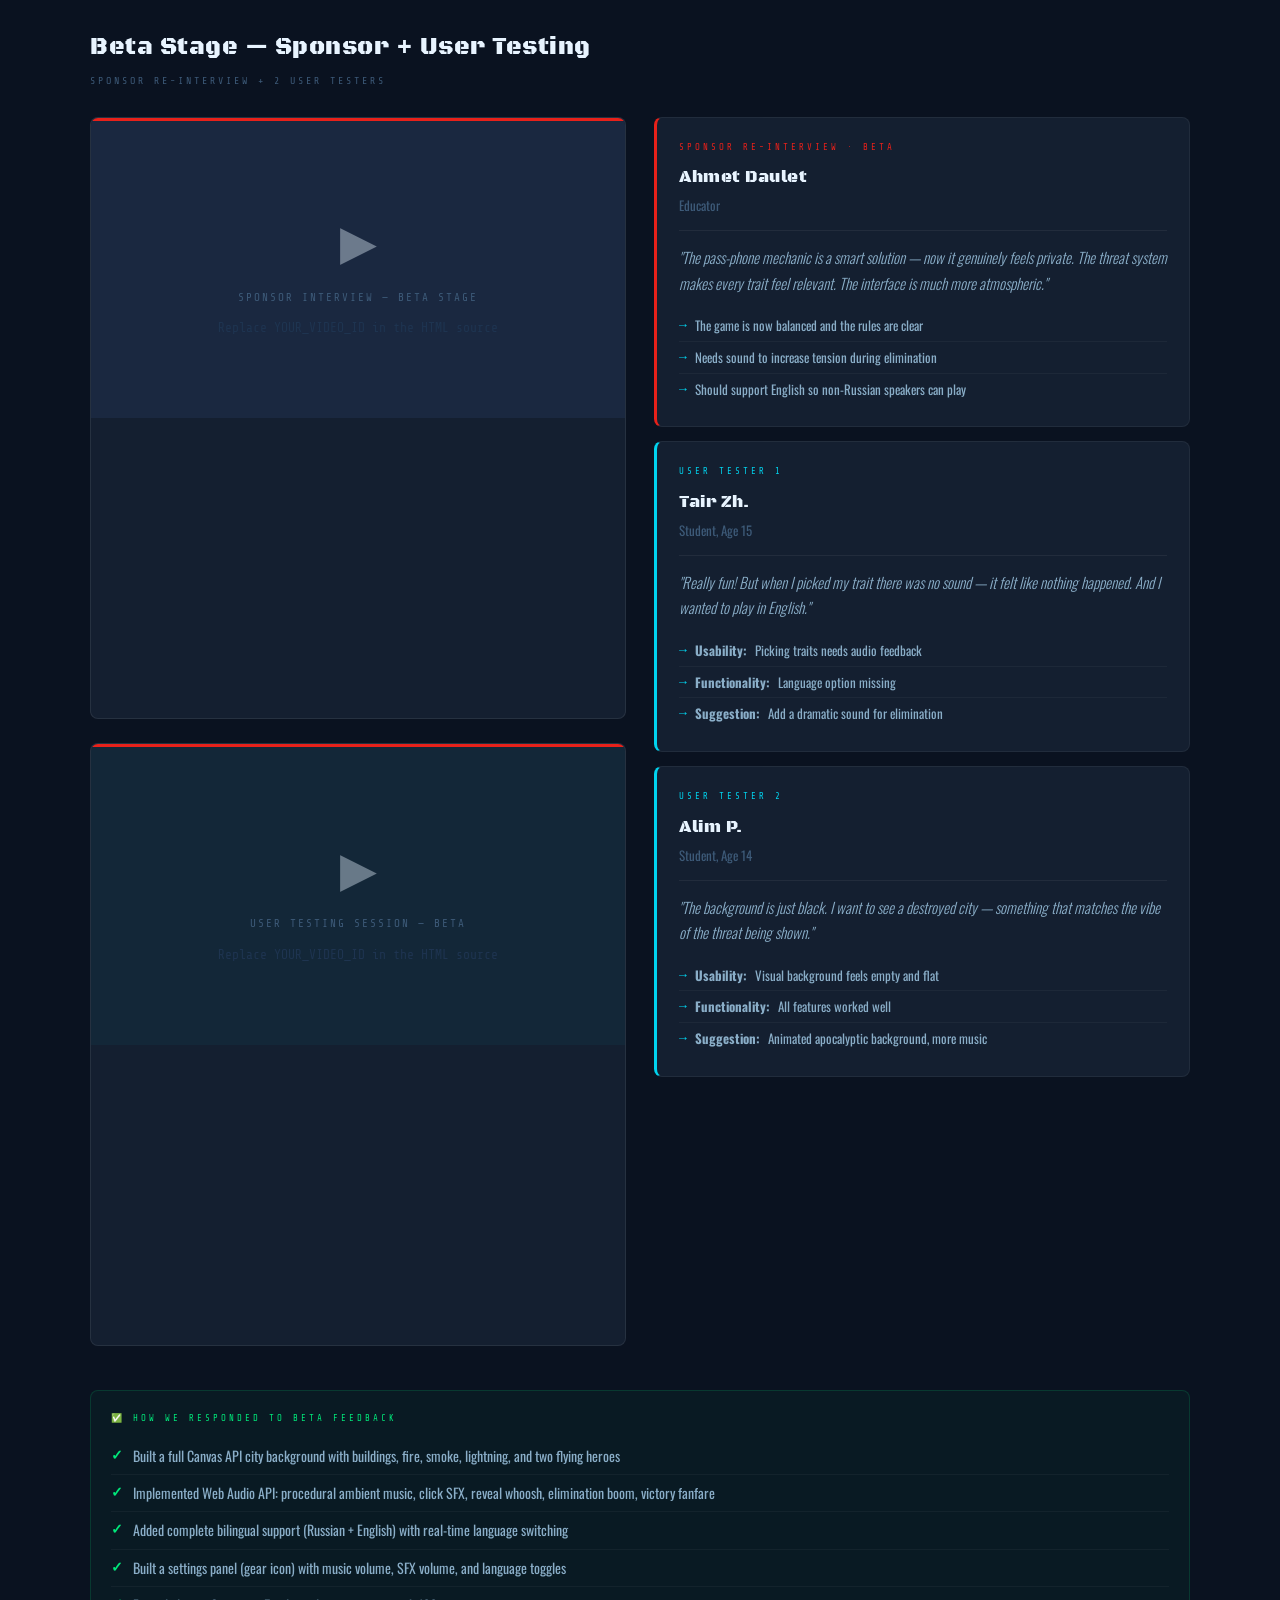
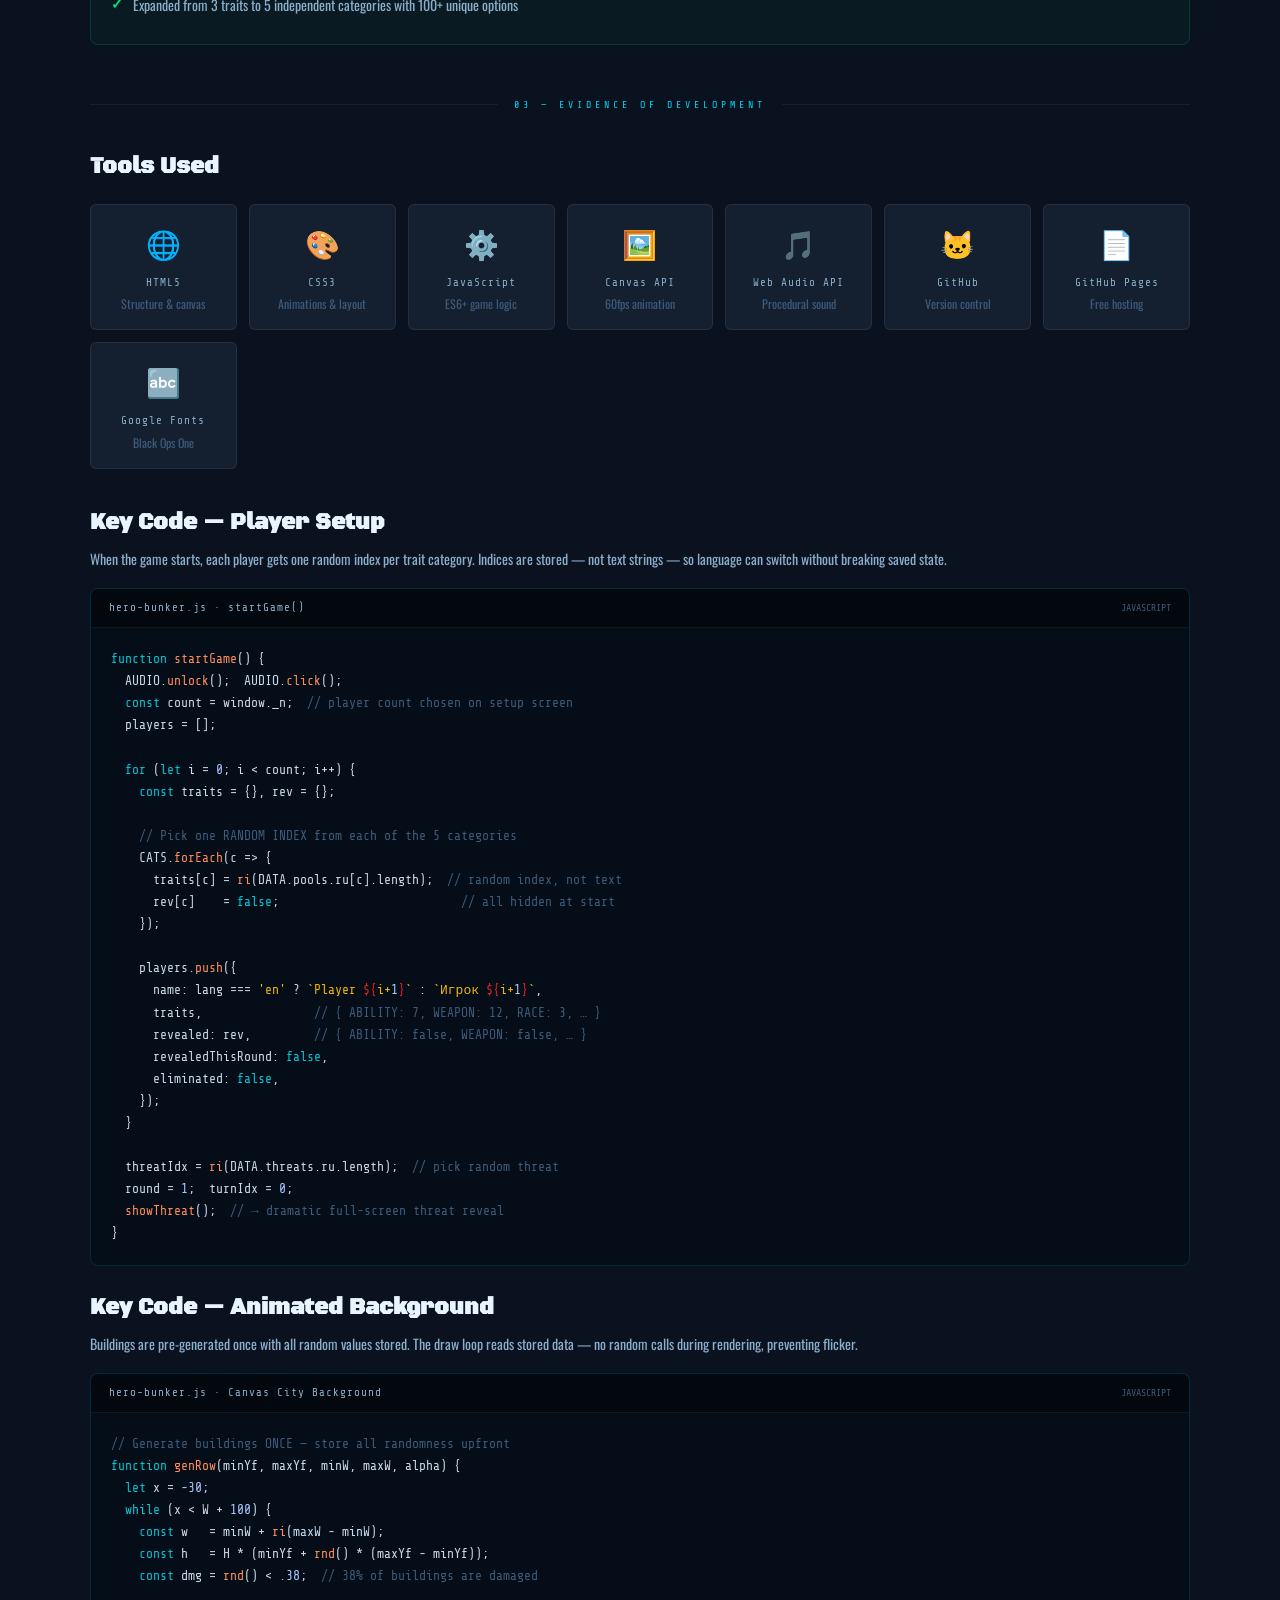
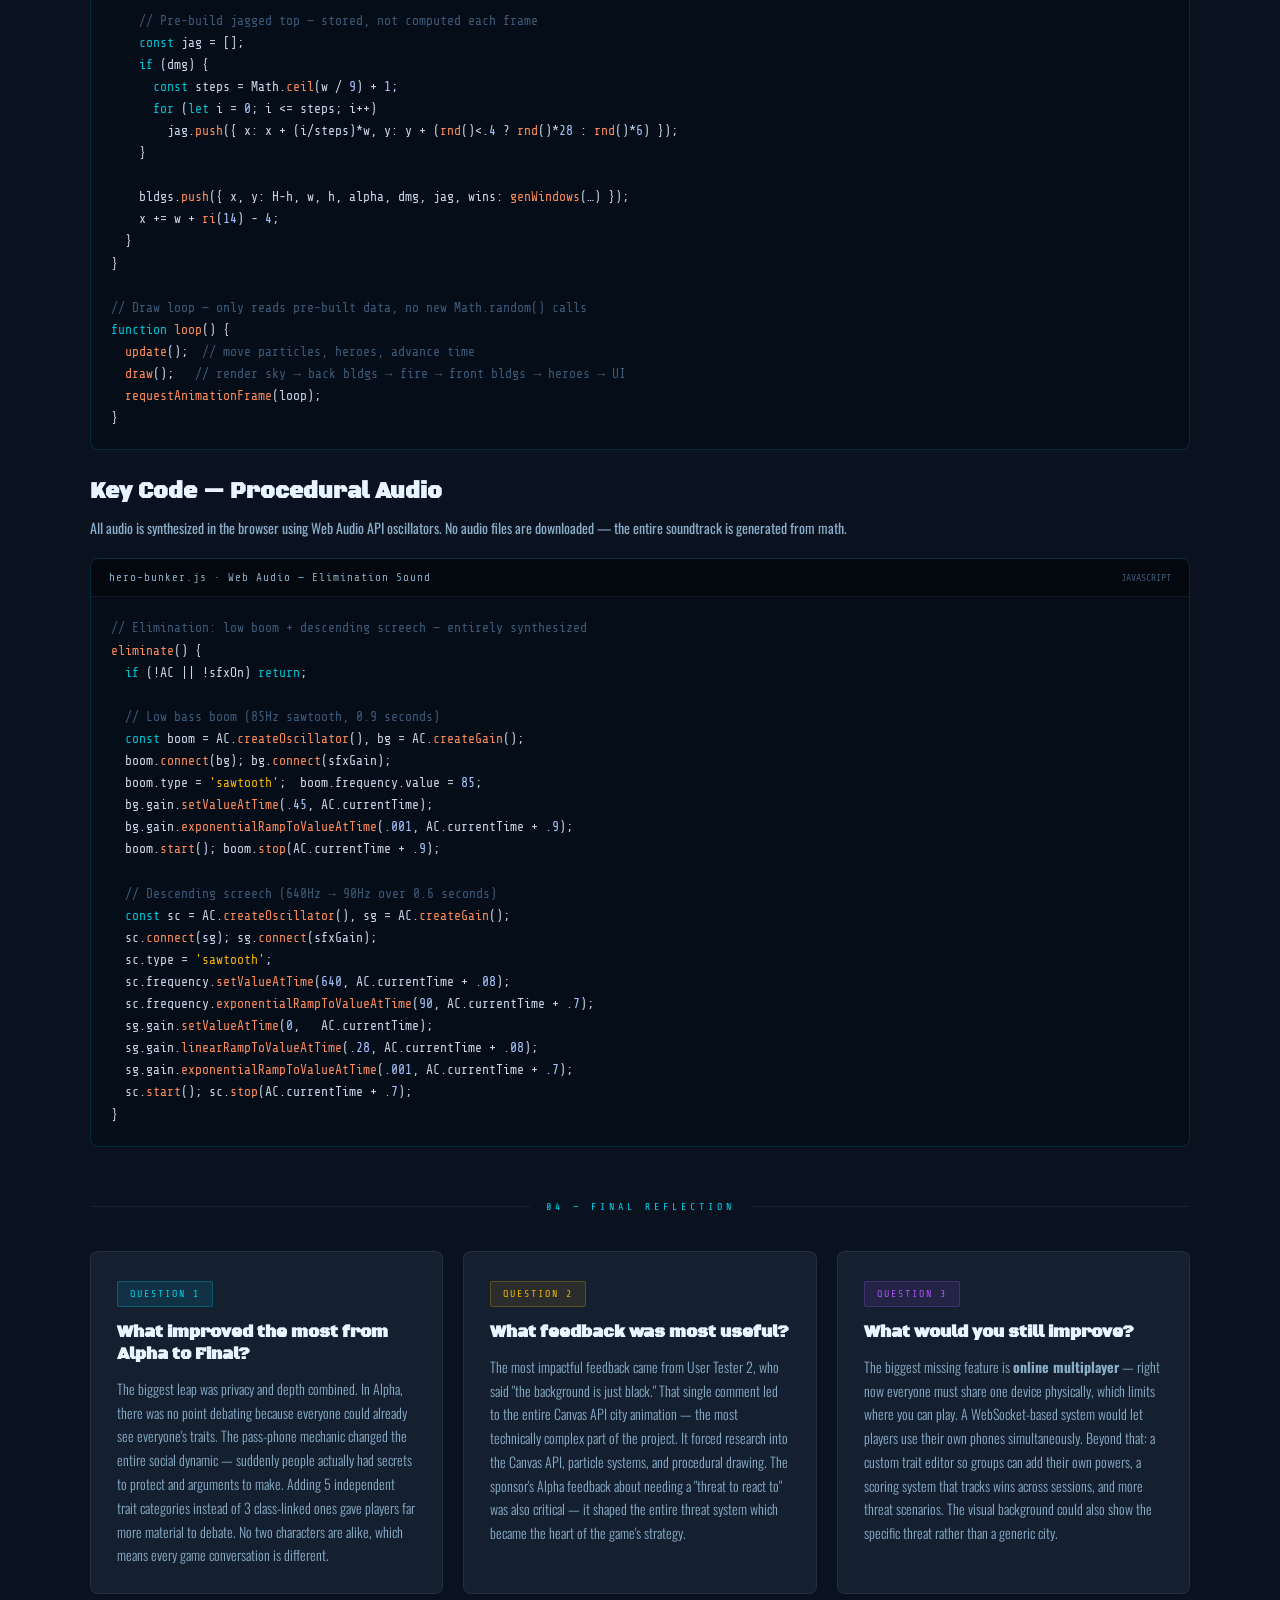
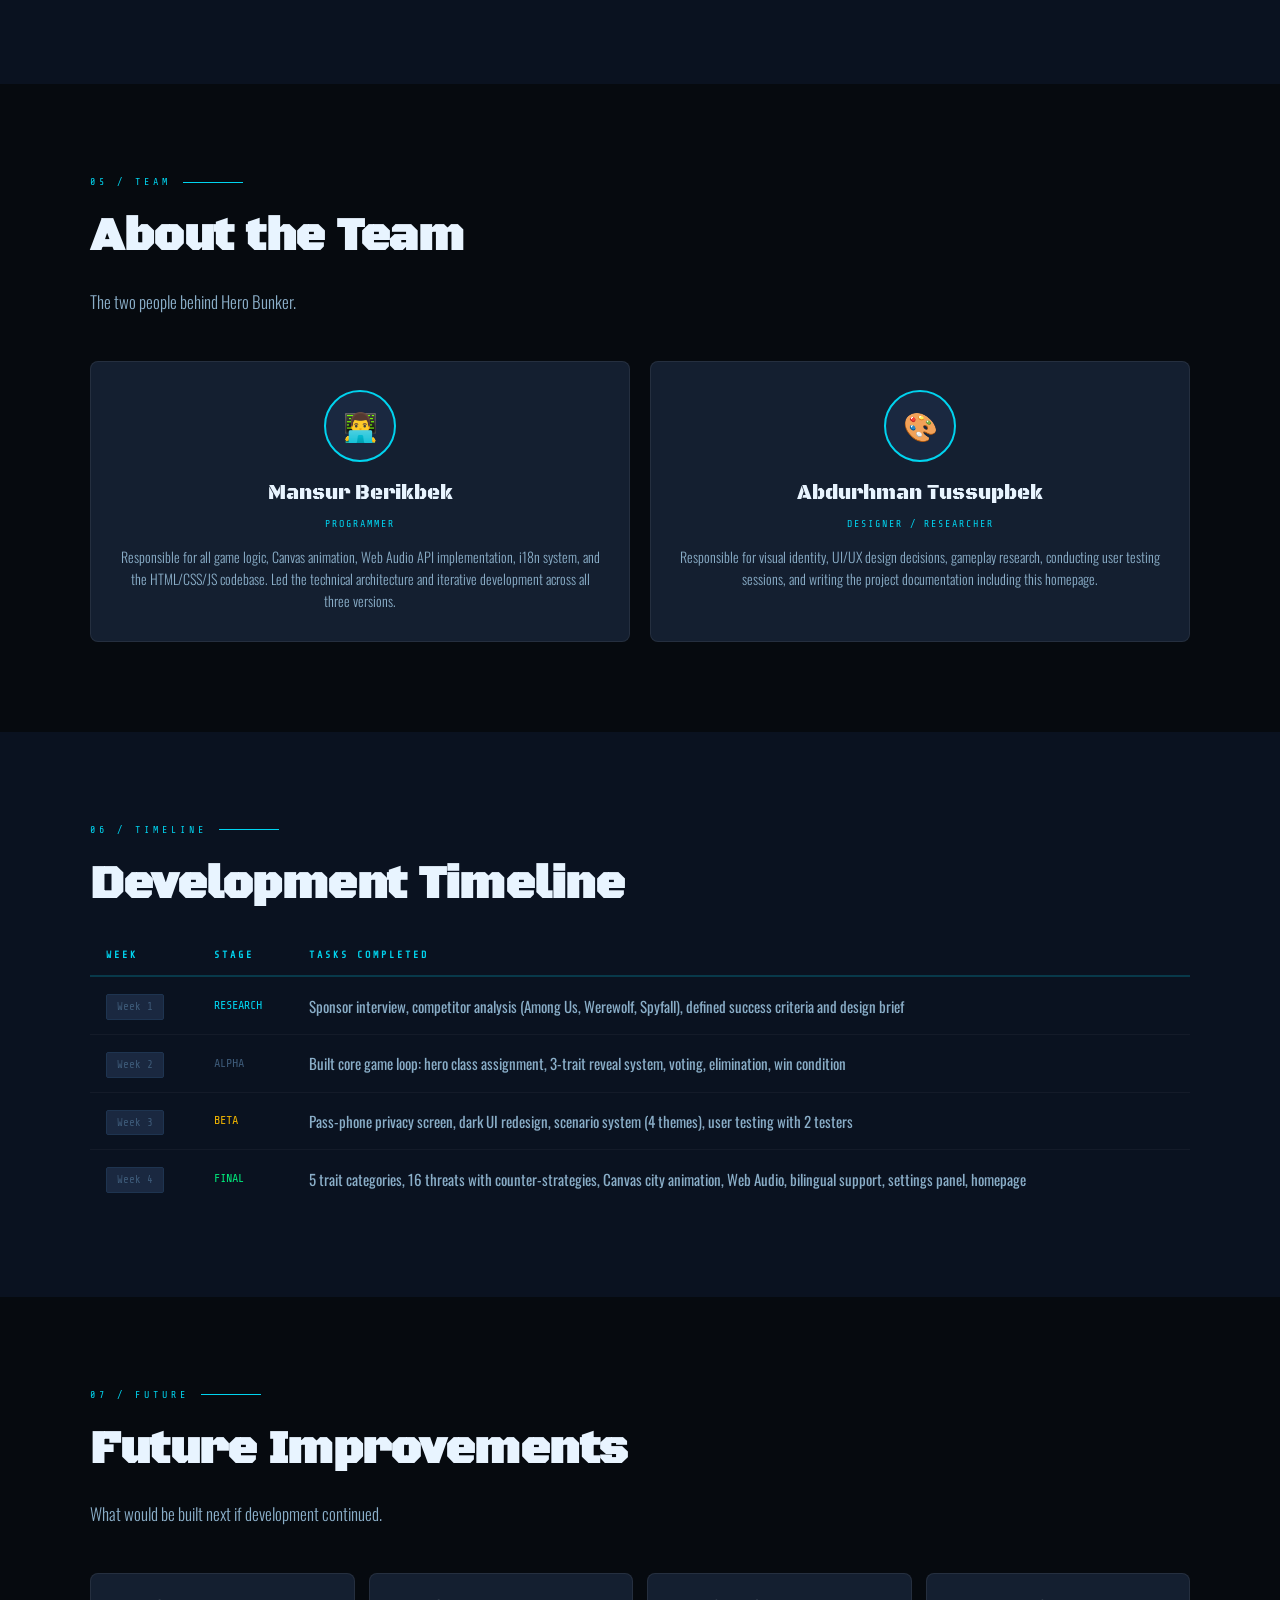
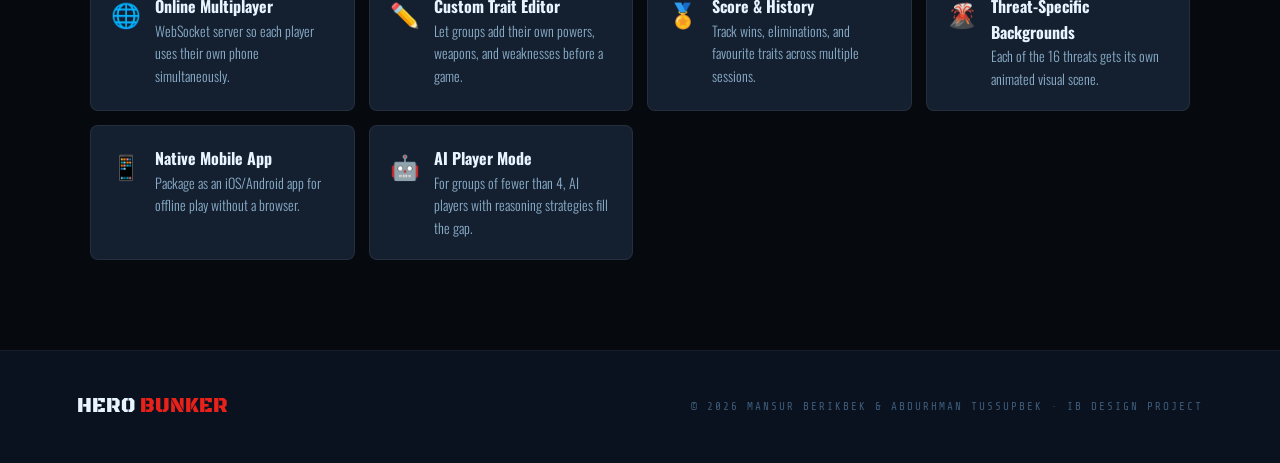
==== commit d99d3ec9: "Add files via upload" ====
--- a/index.html
+++ b/index.html
@@ -1,256 +1,1218 @@
 <!DOCTYPE html>
 <html lang="en">
 <head>
-<meta charset="UTF-8">
-<meta name="viewport" content="width=device-width, initial-scale=1.0">
-
-<title>Hero Bunker</title>
-
-<link rel="stylesheet" href="style.css">
-<link href="https://fonts.googleapis.com/css2?family=Poppins:wght@300;500;700&display=swap" rel="stylesheet">
+<meta charset="UTF-8"/>
+<meta name="viewport" content="width=device-width, initial-scale=1.0"/>
+<title>Hero Bunker — Project Documentation</title>
+<link href="https://fonts.googleapis.com/css2?family=Black+Ops+One&family=Oswald:wght@300;400;500;600;700&family=Share+Tech+Mono&display=swap" rel="stylesheet">
+<style>
+/* ── RESET & TOKENS ── */
+:root{
+  --ink:#060a0f; --deep:#0a1220; --panel:#0f1c2e; --card:#141f30; --card2:#1a2840;
+  --red:#e8211a; --red2:rgba(232,33,26,.12); --red3:rgba(232,33,26,.06);
+  --cyan:#00d4ef; --cyan2:rgba(0,212,239,.1); --cyan3:rgba(0,212,239,.05);
+  --gold:#f0b400; --gold2:rgba(240,180,0,.1);
+  --green:#00e87a; --green2:rgba(0,232,122,.1);
+  --purple:#a855f7; --purple2:rgba(168,85,247,.1);
+  --muted:#3d5a78; --dim:#1e3450; --text:#e8f4ff; --text2:#8aaec8;
+  --mono:'Share Tech Mono',monospace;
+  --display:'Black Ops One',cursive;
+  --body:'Oswald',sans-serif;
+  --radius:8px; --transition:.22s cubic-bezier(.4,0,.2,1);
+}
+*{margin:0;padding:0;box-sizing:border-box;}
+html{scroll-behavior:smooth;}
+body{font-family:var(--body);background:var(--ink);color:var(--text);line-height:1.6;overflow-x:hidden;}
+img{max-width:100%;border-radius:var(--radius);}
+a{color:inherit;text-decoration:none;}
+
+/* ── SCANLINE ── */
+body::after{content:'';position:fixed;inset:0;pointer-events:none;z-index:9000;
+  background:repeating-linear-gradient(0deg,transparent,transparent 2px,rgba(0,0,0,.04) 2px,rgba(0,0,0,.04) 4px);}
+
+/* ── NAV ── */
+#nav{
+  position:fixed;top:0;left:0;right:0;z-index:500;
+  background:rgba(6,10,15,.92);backdrop-filter:blur(12px);
+  border-bottom:1px solid rgba(0,212,239,.1);
+  display:flex;align-items:center;gap:0;padding:0 6%;
+  height:60px;
+}
+.nav-logo{font-family:var(--display);font-size:18px;color:var(--text);margin-right:auto;letter-spacing:1px;}
+.nav-logo span{color:var(--red);}
+#nav a.nav-link{
+  font-family:var(--mono);font-size:11px;letter-spacing:2px;
+  color:var(--muted);padding:0 18px;height:60px;display:flex;align-items:center;
+  border-bottom:2px solid transparent;transition:all var(--transition);
+}
+#nav a.nav-link:hover,#nav a.nav-link.active{color:var(--cyan);border-bottom-color:var(--cyan);}
+.nav-cta{
+  font-family:var(--mono);font-size:10px;letter-spacing:2px;
+  background:var(--red);color:#fff;padding:8px 18px;border-radius:3px;
+  margin-left:16px;transition:all var(--transition);
+}
+.nav-cta:hover{background:#ff3328;}
+.hamburger{display:none;flex-direction:column;gap:5px;cursor:pointer;padding:8px;margin-left:auto;}
+.hamburger span{display:block;width:22px;height:2px;background:var(--cyan);}
+
+/* ── HERO ── */
+#hero{
+  position:relative;min-height:100vh;display:flex;flex-direction:column;
+  align-items:center;justify-content:center;text-align:center;
+  padding:80px 6% 60px; overflow:hidden;
+}
+.hero-bg{
+  position:absolute;inset:0;
+  background:radial-gradient(ellipse 80% 60% at 50% 20%,rgba(232,33,26,.1) 0%,transparent 65%),
+             radial-gradient(ellipse 60% 40% at 80% 80%,rgba(0,212,239,.06) 0%,transparent 60%);
+}
+.hero-grid{
+  position:absolute;inset:0;
+  background-image:linear-gradient(rgba(0,212,239,.025) 1px,transparent 1px),
+                   linear-gradient(90deg,rgba(0,212,239,.025) 1px,transparent 1px);
+  background-size:50px 50px;
+}
+#particles{position:absolute;inset:0;pointer-events:none;}
+.hero-badge{
+  font-family:var(--mono);font-size:10px;letter-spacing:4px;color:var(--red);
+  border:1px solid rgba(232,33,26,.4);padding:5px 16px;border-radius:2px;
+  margin-bottom:22px;position:relative;z-index:2;animation:blink 2s infinite;
+}
+@keyframes blink{0%,100%{opacity:1}50%{opacity:.4}}
+.hero-title{
+  font-family:var(--display);font-size:clamp(52px,12vw,100px);line-height:.95;
+  letter-spacing:-2px;position:relative;z-index:2;margin-bottom:6px;
+}
+.hero-title .line1{color:var(--text);}
+.hero-title .line2{color:var(--red);text-shadow:0 0 40px rgba(232,33,26,.5);}
+.hero-sub{
+  font-family:var(--mono);font-size:13px;color:var(--text2);letter-spacing:3px;
+  margin-bottom:40px;position:relative;z-index:2;
+}
+.hero-stats{
+  display:flex;gap:40px;justify-content:center;flex-wrap:wrap;
+  margin-bottom:44px;position:relative;z-index:2;
+}
+.hstat{display:flex;flex-direction:column;align-items:center;}
+.hstat-n{font-family:var(--display);font-size:36px;color:var(--cyan);}
+.hstat-l{font-family:var(--mono);font-size:10px;letter-spacing:2px;color:var(--muted);}
+.hero-btns{display:flex;gap:14px;flex-wrap:wrap;justify-content:center;position:relative;z-index:2;}
+.btn-primary{
+  padding:14px 32px;background:var(--red);color:#fff;border-radius:3px;
+  font-family:var(--display);font-size:17px;letter-spacing:2px;
+  transition:all var(--transition);box-shadow:0 4px 0 rgba(0,0,0,.4);
+}
+.btn-primary:hover{background:#ff3328;transform:translateY(-2px);box-shadow:0 6px 20px rgba(232,33,26,.4);}
+.btn-outline{
+  padding:14px 32px;background:transparent;color:var(--cyan);
+  border:2px solid var(--cyan);border-radius:3px;
+  font-family:var(--display);font-size:17px;letter-spacing:2px;
+  transition:all var(--transition);
+}
+.btn-outline:hover{background:var(--cyan2);}
+.scroll-hint{
+  position:absolute;bottom:28px;left:50%;transform:translateX(-50%);
+  font-family:var(--mono);font-size:10px;letter-spacing:2px;color:var(--muted);
+  display:flex;flex-direction:column;align-items:center;gap:8px;z-index:2;
+}
+.scroll-arrow{width:1px;height:30px;background:linear-gradient(var(--cyan),transparent);animation:scrollpulse 1.5s infinite;}
+@keyframes scrollpulse{0%{opacity:1;transform:scaleY(1)}100%{opacity:0;transform:scaleY(.3)}}
+
+/* ── SECTIONS ── */
+.section{padding:90px 6%;}
+.section.alt{background:var(--deep);}
+.section-inner{max-width:1100px;margin:0 auto;}
+.section-badge{
+  font-family:var(--mono);font-size:10px;letter-spacing:4px;
+  color:var(--cyan);margin-bottom:10px;display:flex;align-items:center;gap:12px;
+}
+.section-badge::after{content:'';flex:1;max-width:60px;height:1px;background:var(--cyan);}
+.section-title{
+  font-family:var(--display);font-size:clamp(28px,5vw,46px);
+  margin-bottom:14px;letter-spacing:-.5px;
+}
+.section-desc{font-size:17px;font-weight:300;color:var(--text2);max-width:640px;line-height:1.7;margin-bottom:44px;}
+
+/* ── CARDS ── */
+.cards{display:grid;grid-template-columns:repeat(auto-fill,minmax(240px,1fr));gap:16px;margin-bottom:28px;}
+.card{
+  background:var(--card);border:1px solid rgba(255,255,255,.06);
+  border-radius:var(--radius);padding:24px;position:relative;overflow:hidden;
+  transition:border-color var(--transition),transform var(--transition);
+}
+.card:hover{border-color:rgba(0,212,239,.25);transform:translateY(-3px);}
+.card-icon{font-size:28px;margin-bottom:14px;}
+.card-num{
+  font-family:var(--display);font-size:44px;color:var(--red);opacity:.12;
+  position:absolute;top:12px;right:16px;line-height:1;
+}
+.card h3{font-family:var(--display);font-size:18px;margin-bottom:10px;letter-spacing:.5px;}
+.card p{font-size:15px;font-weight:300;color:var(--text2);line-height:1.6;}
+.card-accent{position:absolute;bottom:0;left:0;right:0;height:2px;}
+
+/* ── TWO COLUMNS ── */
+.two-col{display:grid;grid-template-columns:1fr 1fr;gap:40px;align-items:start;}
+.req-block{background:var(--card);border:1px solid rgba(255,255,255,.06);border-radius:var(--radius);padding:28px;}
+.req-block h3{font-family:var(--display);font-size:20px;margin-bottom:18px;letter-spacing:.5px;}
+.req-block ul{list-style:none;}
+.req-block li{
+  display:flex;align-items:flex-start;gap:10px;padding:9px 0;
+  border-bottom:1px solid rgba(255,255,255,.04);font-size:15px;font-weight:400;color:var(--text2);
+}
+.req-block li:last-child{border:none;}
+.req-block li::before{content:'✓';color:var(--cyan);font-family:var(--mono);font-size:12px;flex-shrink:0;margin-top:2px;}
+
+/* ── GAMEPLAY STEPS ── */
+.steps{display:flex;flex-direction:column;gap:0;}
+.step{display:flex;gap:24px;align-items:flex-start;padding:24px 0;border-bottom:1px solid rgba(255,255,255,.04);}
+.step:last-child{border:none;}
+.step-num{
+  font-family:var(--display);font-size:40px;color:var(--red);opacity:.3;
+  line-height:1;flex-shrink:0;width:60px;text-align:right;
+}
+.step-content h3{font-family:var(--display);font-size:18px;margin-bottom:6px;letter-spacing:.5px;}
+.step-content p{font-size:15px;font-weight:300;color:var(--text2);}
+
+/* ══════════════════════════════════
+   DEVELOPMENT PROCESS
+══════════════════════════════════ */
+.dev-intro{
+  background:var(--card);border:1px solid rgba(0,212,239,.12);
+  border-radius:var(--radius);padding:28px;margin-bottom:48px;
+  font-size:16px;font-weight:300;color:var(--text2);line-height:1.8;
+}
+
+/* — Version timeline bar — */
+.version-bar{
+  display:flex;align-items:stretch;gap:0;margin-bottom:56px;
+  border:1px solid rgba(255,255,255,.06);border-radius:var(--radius);overflow:hidden;
+}
+.version-tab{
+  flex:1;padding:20px 24px;cursor:pointer;transition:all var(--transition);
+  border-right:1px solid rgba(255,255,255,.06);
+}
+.version-tab:last-child{border-right:none;}
+.version-tab.active-tab{background:var(--card2);}
+.version-tab:hover{background:rgba(255,255,255,.04);}
+.vtab-label{font-family:var(--mono);font-size:9px;letter-spacing:3px;color:var(--muted);margin-bottom:6px;}
+.vtab-name{font-family:var(--display);font-size:20px;letter-spacing:1px;}
+.vtab-name.alpha{color:var(--muted);}
+.vtab-name.beta{color:var(--gold);}
+.vtab-name.final{color:var(--green);}
+
+/* — Version blocks — */
+.version-block{display:none;animation:fadeIn .3s ease;}
+.version-block.visible{display:block;}
+@keyframes fadeIn{from{opacity:0;transform:translateY(8px)}to{opacity:1;transform:none}}
+.version-layout{display:grid;grid-template-columns:1fr 1fr;gap:32px;margin-bottom:32px;align-items:start;}
+.version-screen{
+  background:var(--card);border-radius:var(--radius);overflow:hidden;
+  border:1px solid rgba(255,255,255,.08);
+}
+.screen-bar{
+  background:rgba(0,0,0,.4);padding:10px 16px;display:flex;align-items:center;gap:8px;
+  border-bottom:1px solid rgba(255,255,255,.06);
+}
+.screen-dot{width:10px;height:10px;border-radius:50%;}
+.screen-body{padding:20px;min-height:200px;}
+
+/* Alpha screen mockup */
+.alpha-mock{background:#fff;color:#333;}
+.alpha-mock .mock-header{background:#1a1a2e;color:#fff;padding:10px;font-size:12px;margin:-20px -20px 16px;font-family:Arial,sans-serif;}
+.alpha-mock .mock-card{background:#f5f5f5;border:1px solid #ddd;border-radius:4px;padding:10px;margin-bottom:8px;font-size:12px;font-family:Arial,sans-serif;}
+.alpha-mock .mock-btn{background:#4a90d9;color:#fff;border:none;border-radius:3px;padding:6px 14px;font-size:11px;font-family:Arial,sans-serif;}
+.alpha-mock .mock-label{color:#666;font-size:11px;font-family:Arial,sans-serif;margin-bottom:4px;}
+
+/* Beta screen mockup */
+.beta-mock{background:#1f2937;color:#e5e7eb;}
+.beta-mock .mock-h{font-size:16px;color:#fff;margin-bottom:12px;font-family:var(--display);letter-spacing:1px;}
+.beta-mock .mock-phase{background:#374151;border-radius:4px;padding:6px 12px;font-size:11px;margin-bottom:10px;font-family:var(--mono);}
+.beta-mock .mock-pc{display:grid;grid-template-columns:1fr 1fr;gap:8px;}
+.beta-mock .mock-pcard{background:#374151;border:1px solid #4b5563;border-radius:6px;padding:10px;font-size:11px;}
+.beta-mock .mock-pname{font-weight:bold;margin-bottom:4px;}
+.beta-mock .mock-trait{color:#9ca3af;font-size:10px;padding:2px 0;}
+.beta-mock .mock-btn-r{background:rgba(239,68,68,.8);color:#fff;border:none;border-radius:3px;padding:3px 8px;font-size:10px;cursor:pointer;}
+
+/* Final screen mockup */
+.final-mock{
+  background:linear-gradient(135deg,#06090f 0%,#0a1220 100%);
+  color:var(--text);position:relative;overflow:hidden;
+}
+.final-mock::before{
+  content:'';position:absolute;inset:0;
+  background-image:linear-gradient(rgba(0,212,239,.04) 1px,transparent 1px),
+                   linear-gradient(90deg,rgba(0,212,239,.04) 1px,transparent 1px);
+  background-size:20px 20px;
+}
+.final-mock .fmock-title{font-family:var(--display);font-size:18px;color:var(--red);text-align:center;margin-bottom:8px;position:relative;z-index:1;}
+.final-mock .fmock-threat{font-family:var(--mono);font-size:9px;color:var(--gold);text-align:center;margin-bottom:12px;position:relative;z-index:1;letter-spacing:2px;}
+.final-mock .fmock-cards{display:grid;grid-template-columns:1fr 1fr;gap:6px;position:relative;z-index:1;}
+.final-mock .fmock-card{background:rgba(17,30,48,.9);border:1px solid rgba(0,212,239,.15);border-radius:4px;padding:8px;}
+.final-mock .fmock-pname{font-family:var(--display);font-size:11px;margin-bottom:4px;}
+.final-mock .fmock-trait{font-size:9px;color:var(--text2);padding:1px 0;}
+.final-mock .fmock-badge{font-family:var(--mono);font-size:8px;padding:2px 6px;border-radius:2px;display:inline-block;margin-top:4px;}
+
+.version-info h3{font-family:var(--display);font-size:22px;margin-bottom:14px;}
+.version-info p{font-size:15px;font-weight:300;color:var(--text2);line-height:1.7;margin-bottom:16px;}
+.feature-list{list-style:none;}
+.feature-list li{
+  display:flex;align-items:flex-start;gap:10px;padding:8px 0;
+  border-bottom:1px solid rgba(255,255,255,.04);font-size:14px;color:var(--text2);
+}
+.feature-list li:last-child{border:none;}
+.feature-list li .fi{flex-shrink:0;font-size:13px;}
+.change-tags{display:flex;flex-wrap:wrap;gap:8px;margin-top:14px;}
+.ctag{
+  font-family:var(--mono);font-size:10px;padding:4px 12px;border-radius:2px;letter-spacing:1px;
+}
+.ctag.add{background:var(--green2);color:var(--green);border:1px solid rgba(0,232,122,.25);}
+.ctag.fix{background:var(--gold2);color:var(--gold);border:1px solid rgba(240,180,0,.25);}
+.ctag.rem{background:var(--red2);color:var(--red);border:1px solid rgba(232,33,26,.25);}
+
+/* — Feedback sections — */
+.feedback-title{
+  font-family:var(--display);font-size:24px;margin-bottom:6px;letter-spacing:.5px;
+}
+.feedback-sub{font-family:var(--mono);font-size:10px;letter-spacing:3px;color:var(--muted);margin-bottom:28px;}
+.video-embed{
+  background:var(--card);border:1px solid rgba(255,255,255,.08);
+  border-radius:var(--radius);overflow:hidden;margin-bottom:24px;
+}
+.video-embed iframe{display:block;width:100%;aspect-ratio:16/9;border:none;}
+.video-placeholder{
+  aspect-ratio:16/9;display:flex;flex-direction:column;align-items:center;
+  justify-content:center;gap:12px;background:var(--card2);
+  border-top:3px solid var(--red);
+}
+.vp-icon{font-size:48px;opacity:.4;}
+.vp-label{font-family:var(--mono);font-size:11px;letter-spacing:2px;color:var(--muted);}
+.vp-hint{font-size:13px;color:var(--dim);font-family:var(--mono);}
+
+.feedback-grid{display:grid;grid-template-columns:repeat(auto-fill,minmax(280px,1fr));gap:16px;margin-bottom:32px;}
+.feedback-card{
+  background:var(--card);border:1px solid rgba(255,255,255,.06);
+  border-radius:var(--radius);padding:22px;position:relative;
+}
+.feedback-card.sponsor{border-left:3px solid var(--red);}
+.feedback-card.user{border-left:3px solid var(--cyan);}
+.fc-label{font-family:var(--mono);font-size:9px;letter-spacing:3px;margin-bottom:10px;}
+.fc-label.sp{color:var(--red);}
+.fc-label.us{color:var(--cyan);}
+.fc-name{font-family:var(--display);font-size:17px;margin-bottom:4px;letter-spacing:.5px;}
+.fc-role{font-size:13px;color:var(--muted);margin-bottom:14px;}
+.fc-quote{
+  font-size:15px;font-weight:300;color:var(--text2);line-height:1.7;
+  font-style:italic;border-top:1px solid rgba(255,255,255,.06);padding-top:14px;margin-top:4px;
+}
+.fc-points{list-style:none;margin-top:14px;}
+.fc-points li{
+  font-size:13px;color:var(--text2);padding:5px 0;
+  border-bottom:1px solid rgba(255,255,255,.04);display:flex;gap:8px;align-items:flex-start;
+}
+.fc-points li:last-child{border:none;}
+.fc-points li::before{content:'→';color:var(--cyan);font-family:var(--mono);flex-shrink:0;}
+
+.feedback-response{
+  background:rgba(0,212,239,.05);border:1px solid rgba(0,212,239,.15);
+  border-radius:var(--radius);padding:20px;margin-bottom:28px;
+}
+.fr-label{font-family:var(--mono);font-size:9px;letter-spacing:3px;color:var(--cyan);margin-bottom:12px;}
+.fr-list{list-style:none;}
+.fr-list li{
+  font-size:14px;color:var(--text2);padding:7px 0;
+  border-bottom:1px solid rgba(255,255,255,.04);display:flex;gap:10px;
+}
+.fr-list li:last-child{border:none;}
+.fr-list li::before{content:'✓';color:var(--green);font-family:var(--mono);font-weight:bold;flex-shrink:0;}
+
+/* — Evidence of development — */
+.tools-grid{display:grid;grid-template-columns:repeat(auto-fill,minmax(140px,1fr));gap:12px;margin-bottom:36px;}
+.tool-chip{
+  background:var(--card);border:1px solid rgba(255,255,255,.07);border-radius:6px;
+  padding:16px;text-align:center;transition:border-color var(--transition);
+}
+.tool-chip:hover{border-color:rgba(0,212,239,.3);}
+.tool-chip .ti{font-size:28px;margin-bottom:8px;}
+.tool-chip .tn{font-family:var(--mono);font-size:11px;letter-spacing:1px;color:var(--text2);}
+.tool-chip .td{font-size:12px;color:var(--muted);margin-top:3px;}
+
+/* code blocks */
+.code-block{
+  background:#050d18;border:1px solid rgba(0,212,239,.15);border-radius:var(--radius);
+  overflow:hidden;margin-bottom:24px;
+}
+.code-header{
+  background:rgba(0,0,0,.4);padding:10px 18px;display:flex;align-items:center;
+  justify-content:space-between;border-bottom:1px solid rgba(255,255,255,.06);
+}
+.code-filename{font-family:var(--mono);font-size:11px;letter-spacing:1px;color:var(--text2);}
+.code-lang{font-family:var(--mono);font-size:10px;color:var(--muted);}
+.code-body{padding:20px;overflow-x:auto;}
+.code-body pre{font-family:var(--mono);font-size:13px;line-height:1.7;white-space:pre;color:#c9d8e8;}
+.kw{color:#00c4d4;}  /* keyword - cyan */
+.fn{color:#ff8c5a;}  /* function - orange */
+.str{color:#f0b400;} /* string - gold */
+.cm{color:#3d5a78;}  /* comment - muted */
+.nm{color:#a8c8ff;}  /* number/var - light blue */
+.op{color:#e8211a;}  /* operator/special - red */
+
+/* before-after */
+.ba-grid{display:grid;grid-template-columns:1fr 1fr;gap:20px;margin-bottom:32px;}
+.ba-card{background:var(--card);border-radius:var(--radius);overflow:hidden;border:1px solid rgba(255,255,255,.07);}
+.ba-header{padding:10px 16px;font-family:var(--mono);font-size:10px;letter-spacing:2px;}
+.ba-header.before{background:rgba(232,33,26,.1);color:var(--red);}
+.ba-header.after{background:rgba(0,232,122,.1);color:var(--green);}
+.ba-body{padding:18px;font-size:14px;color:var(--text2);}
+.ba-body ul{list-style:none;}
+.ba-body li{padding:5px 0;border-bottom:1px solid rgba(255,255,255,.04);display:flex;gap:8px;}
+.ba-body li:last-child{border:none;}
+.ba-body li .bi{flex-shrink:0;}
+
+/* — Reflection — */
+.reflection-grid{display:grid;grid-template-columns:repeat(auto-fill,minmax(300px,1fr));gap:20px;}
+.ref-card{
+  background:var(--card);border:1px solid rgba(255,255,255,.07);
+  border-radius:var(--radius);padding:26px;position:relative;
+}
+.ref-q{
+  font-family:var(--mono);font-size:10px;letter-spacing:2px;
+  padding:4px 12px;border-radius:2px;margin-bottom:14px;display:inline-block;
+}
+.ref-q.q1{background:var(--cyan2);color:var(--cyan);border:1px solid rgba(0,212,239,.25);}
+.ref-q.q2{background:var(--gold2);color:var(--gold);border:1px solid rgba(240,180,0,.25);}
+.ref-q.q3{background:var(--purple2);color:var(--purple);border:1px solid rgba(168,85,247,.25);}
+.ref-card h3{font-family:var(--display);font-size:17px;margin-bottom:12px;line-height:1.3;}
+.ref-card p{font-size:14px;font-weight:300;color:var(--text2);line-height:1.7;}
+
+/* — Dev divider — */
+.dev-divider{
+  display:flex;align-items:center;gap:16px;margin:52px 0 36px;
+}
+.dev-divider-line{flex:1;height:1px;background:rgba(255,255,255,.06);}
+.dev-divider-label{
+  font-family:var(--mono);font-size:10px;letter-spacing:4px;
+  color:var(--cyan);white-space:nowrap;
+}
+
+/* ── TEAM ── */
+.team-cards{display:flex;gap:20px;flex-wrap:wrap;}
+.team-card{
+  flex:1;min-width:220px;background:var(--card);border:1px solid rgba(255,255,255,.07);
+  border-radius:var(--radius);padding:28px;text-align:center;
+}
+.team-avatar{
+  width:72px;height:72px;border-radius:50%;background:var(--card2);
+  border:2px solid var(--cyan);display:flex;align-items:center;justify-content:center;
+  font-size:28px;margin:0 auto 16px;
+}
+.team-name{font-family:var(--display);font-size:20px;margin-bottom:6px;}
+.team-role{font-family:var(--mono);font-size:10px;letter-spacing:2px;color:var(--cyan);margin-bottom:14px;}
+.team-desc{font-size:14px;font-weight:300;color:var(--text2);}
+
+/* ── TIMELINE TABLE ── */
+.timeline-table{width:100%;border-collapse:collapse;}
+.timeline-table th{
+  font-family:var(--mono);font-size:10px;letter-spacing:3px;
+  color:var(--cyan);padding:12px 16px;text-align:left;
+  border-bottom:2px solid rgba(0,212,239,.2);
+}
+.timeline-table td{
+  padding:14px 16px;font-size:15px;color:var(--text2);
+  border-bottom:1px solid rgba(255,255,255,.04);
+}
+.timeline-table tr:last-child td{border:none;}
+.timeline-table tr:hover td{background:rgba(255,255,255,.02);}
+.week-badge{
+  display:inline-block;background:var(--card2);border:1px solid var(--dim);
+  font-family:var(--mono);font-size:11px;padding:3px 10px;border-radius:2px;
+  color:var(--muted);
+}
+
+/* ── FUTURE ── */
+.future-list{display:grid;grid-template-columns:repeat(auto-fill,minmax(220px,1fr));gap:14px;}
+.future-item{
+  background:var(--card);border:1px solid rgba(255,255,255,.07);border-radius:var(--radius);
+  padding:20px;display:flex;align-items:flex-start;gap:14px;
+}
+.future-item .fi{font-size:24px;flex-shrink:0;}
+.future-item p{font-size:14px;color:var(--text2);font-weight:300;}
+
+/* ── FOOTER ── */
+footer{
+  background:var(--deep);border-top:1px solid rgba(255,255,255,.05);
+  padding:40px 6%;display:flex;align-items:center;justify-content:space-between;flex-wrap:wrap;gap:16px;
+}
+.footer-logo{font-family:var(--display);font-size:20px;}
+.footer-logo span{color:var(--red);}
+.footer-copy{font-family:var(--mono);font-size:11px;color:var(--muted);letter-spacing:2px;}
+
+/* ── ANIMATIONS ── */
+.reveal{opacity:0;transform:translateY(24px);transition:opacity .5s ease,transform .5s ease;}
+.reveal.in{opacity:1;transform:none;}
+
+/* ── RESPONSIVE ── */
+@media(max-width:768px){
+  #nav a.nav-link{display:none;}
+  .hamburger{display:flex;}
+  #mobile-menu{
+    display:none;position:fixed;top:60px;left:0;right:0;bottom:0;z-index:490;
+    background:rgba(6,10,15,.97);backdrop-filter:blur(12px);
+    flex-direction:column;align-items:center;justify-content:center;gap:32px;
+  }
+  #mobile-menu.open{display:flex;}
+  #mobile-menu a{font-family:var(--display);font-size:28px;color:var(--text);}
+  .two-col,.version-layout,.ba-grid{grid-template-columns:1fr;}
+  .hero-stats{gap:24px;}
+  .nav-cta{display:none;}
+  .section{padding:60px 5%;}
+}
+</style>
 </head>
-
 <body>
 
-<header class="hero">
-
-<img src="logo.png" class="logo">
-
-<h1>Hero Bunker</h1>
-<p class="tagline">A Strategic Superhero Role-Playing Experience</p>
-
-<a href="#about" class="btn">Explore the Project</a>
-
+<!-- NAVIGATION -->
+<nav id="nav">
+  <div class="nav-logo">HERO <span>BUNKER</span></div>
+  <a href="#about" class="nav-link">About</a>
+  <a href="#gameplay" class="nav-link">Gameplay</a>
+  <a href="#requirements" class="nav-link">Requirements</a>
+  <a href="#development" class="nav-link">Development</a>
+  <a href="#team" class="nav-link">Team</a>
+  <a href="game.html" class="nav-cta">▶ Play Now</a>
+  <div class="hamburger" onclick="toggleMenu()"><span></span><span></span><span></span></div>
+</nav>
+
+<div id="mobile-menu">
+  <a href="#about" onclick="toggleMenu()">About</a>
+  <a href="#gameplay" onclick="toggleMenu()">Gameplay</a>
+  <a href="#requirements" onclick="toggleMenu()">Requirements</a>
+  <a href="#development" onclick="toggleMenu()">Development</a>
+  <a href="#team" onclick="toggleMenu()">Team</a>
+</div>
+
+<!-- HERO -->
+<header id="hero">
+  <div class="hero-bg"></div>
+  <div class="hero-grid"></div>
+  <canvas id="particles" style="position:absolute;inset:0;pointer-events:none;z-index:1;"></canvas>
+  <div class="hero-badge" style="position:relative;z-index:2;">⚠ CLASSIFIED PROJECT DOCUMENTATION</div>
+  <h1 class="hero-title" style="position:relative;z-index:2;">
+    <div class="line1">HERO</div>
+    <div class="line2">BUNKER</div>
+  </h1>
+  <p class="hero-sub" style="position:relative;z-index:2;">// A STRATEGIC SUPERHERO SURVIVAL GAME · IB DESIGN PROJECT //</p>
+  <div class="hero-stats">
+    <div class="hstat"><span class="hstat-n">4–8</span><span class="hstat-l">players</span></div>
+    <div class="hstat"><span class="hstat-n">16</span><span class="hstat-l">threats</span></div>
+    <div class="hstat"><span class="hstat-n">5</span><span class="hstat-l">trait types</span></div>
+    <div class="hstat"><span class="hstat-n">100+</span><span class="hstat-l">unique traits</span></div>
+  </div>
+  <div class="hero-btns">
+    <a href="game.html" class="btn-primary">▶ Play Hero Bunker</a>
+    <a href="#development" class="btn-outline">View Development</a>
+  </div>
+  <div class="scroll-hint"><span>SCROLL</span><span class="scroll-arrow"></span></div>
 </header>
 
-<section id="about" class="section">
-
-<h2>What is Hero Bunker?</h2>
-
-<p>
-Hero Bunker is a digital role-playing superhero game inspired by the board game Bunker.
-Players take on the roles of unique superheroes placed in a global crisis scenario,
-where only a limited number of people can survive inside a bunker.
-</p>
-
-<p>
-Each player is given hidden traits, abilities, and backstory elements. Through discussion,
-strategy, and decision-making, players must decide who deserves to survive.
-</p>
-
-<p>
-This creates a highly interactive experience that combines storytelling,
-critical thinking, and social interaction.
-</p>
-
+<!-- ABOUT -->
+<section id="about" class="section reveal">
+<div class="section-inner">
+  <div class="section-badge">01 / ABOUT</div>
+  <h2 class="section-title">What is Hero Bunker?</h2>
+  <p class="section-desc">A browser-based social deduction game where superheroes compete for limited bunker space during a global catastrophe.</p>
+  <div class="cards">
+    <div class="card"><div class="card-icon">🎭</div><div class="card-num">01</div><h3>Hidden Roles</h3><p>Every player is assigned a unique combination of 5 secret traits — ability, weapon, race, weakness, and strength.</p><div class="card-accent" style="background:var(--cyan);"></div></div>
+    <div class="card"><div class="card-icon">🌋</div><div class="card-num">02</div><h3>Threat Scenario</h3><p>A random global catastrophe is revealed at the start — from Godzilla to a living black hole. Traits must counter the threat.</p><div class="card-accent" style="background:var(--red);"></div></div>
+    <div class="card"><div class="card-icon">💬</div><div class="card-num">03</div><h3>Strategic Debate</h3><p>Players reveal one trait per round, then debate and vote on who is least valuable to the bunker's survival.</p><div class="card-accent" style="background:var(--gold);"></div></div>
+    <div class="card"><div class="card-icon">🏆</div><div class="card-num">04</div><h3>Survival</h3><p>The last half standing gain access to the bunker. One phone, no app install required — runs in any browser.</p><div class="card-accent" style="background:var(--green);"></div></div>
+  </div>
+
+  <div style="background:var(--card);border:1px solid rgba(255,255,255,.07);border-radius:var(--radius);padding:28px;">
+    <div style="font-family:var(--mono);font-size:10px;letter-spacing:3px;color:var(--red);margin-bottom:12px;">WHY THIS PROJECT EXISTS</div>
+    <p style="font-size:16px;font-weight:300;color:var(--text2);line-height:1.8;max-width:800px;">
+      Most party games require expensive equipment, physical cards, or dedicated hardware. 
+      Hero Bunker was created to be <strong style="color:var(--text);">completely free, installable in zero steps</strong>, and playable anywhere with a single phone. 
+      The superhero theme keeps it engaging while the deduction mechanics encourage 
+      <strong style="color:var(--text);">critical thinking, communication, and strategic decision-making</strong> — 
+      skills that go far beyond entertainment.
+    </p>
+  </div>
+</div>
 </section>
 
-<section class="section alt">
-
-<h2>Why Does This Project Exist?</h2>
-
-<p>
-Many modern digital games focus mainly on fast-paced action and repetitive mechanics.
-While entertaining, they often lack depth in communication and strategic thinking.
-</p>
-
-<p>
-Hero Bunker was created to solve this problem by encouraging players to communicate,
-debate, and think critically. It transforms a physical board game concept into a
-digital experience that is more accessible and engaging for today’s audience.
-</p>
-
-<p>
-The game also develops important skills such as teamwork, reasoning, and decision-making,
-making it both entertaining and educational.
-</p>
-
+<!-- GAMEPLAY -->
+<section id="gameplay" class="section alt reveal">
+<div class="section-inner">
+  <div class="section-badge">02 / GAMEPLAY</div>
+  <h2 class="section-title">How the Game Works</h2>
+  <p class="section-desc">Six phases, one phone, unlimited strategy. No two games are ever the same.</p>
+  <div style="display:grid;grid-template-columns:1fr 1fr;gap:48px;align-items:start;">
+    <div class="steps">
+      <div class="step"><div class="step-num">01</div><div class="step-content"><h3>Player Setup</h3><p>Choose how many players (4–8). Each player receives 5 secret traits — one from each category — fully randomised.</p></div></div>
+      <div class="step"><div class="step-num">02</div><div class="step-content"><h3>Threat Revealed</h3><p>A dramatic threat screen displays the global crisis, which traits counter it, and the survival strategy players must consider.</p></div></div>
+      <div class="step"><div class="step-num">03</div><div class="step-content"><h3>Private Card View</h3><p>Phone is passed to each player in turn. Only they see all 5 of their traits privately. They choose one to reveal publicly.</p></div></div>
+      <div class="step"><div class="step-num">04</div><div class="step-content"><h3>Group Discussion</h3><p>Once all players have revealed one trait, the board shows all revealed cards. Players argue who deserves to survive.</p></div></div>
+      <div class="step"><div class="step-num">05</div><div class="step-content"><h3>Elimination Vote</h3><p>The group votes to eliminate one player. Their card is stamped ELIMINATED and removed from future rounds.</p></div></div>
+      <div class="step"><div class="step-num">06</div><div class="step-content"><h3>Bunker Sealed</h3><p>When survivors drop to half the original count, the bunker is sealed. Remaining players win. New round restarts fresh.</p></div></div>
+    </div>
+    <div>
+      <div style="background:var(--card);border:1px solid rgba(255,255,255,.07);border-radius:var(--radius);padding:24px;">
+        <div style="font-family:var(--mono);font-size:10px;letter-spacing:3px;color:var(--cyan);margin-bottom:16px;">5 TRAIT CATEGORIES</div>
+        <div style="display:flex;flex-direction:column;gap:10px;">
+          <div style="display:flex;align-items:center;gap:12px;padding:10px;background:var(--card2);border-radius:6px;"><span style="font-size:18px;">🦸</span><div><div style="font-family:var(--display);font-size:14px;">Ability</div><div style="font-size:12px;color:var(--muted);">28 options — from Controls Fire to Watermelon Growth</div></div></div>
+          <div style="display:flex;align-items:center;gap:12px;padding:10px;background:var(--card2);border-radius:6px;"><span style="font-size:18px;">⚔️</span><div><div style="font-family:var(--display);font-size:14px;">Weapon</div><div style="font-size:12px;color:var(--muted);">28 options — from Thor's Hammer to Scissors</div></div></div>
+          <div style="display:flex;align-items:center;gap:12px;padding:10px;background:var(--card2);border-radius:6px;"><span style="font-size:18px;">👽</span><div><div style="font-family:var(--display);font-size:14px;">Race</div><div style="font-size:12px;color:var(--muted);">27 options — from God to Slime Creature</div></div></div>
+          <div style="display:flex;align-items:center;gap:12px;padding:10px;background:var(--card2);border-radius:6px;"><span style="font-size:18px;">⚠️</span><div><div style="font-family:var(--display);font-size:14px;">Weakness</div><div style="font-size:12px;color:var(--muted);">28 options — from Afraid of Heights to Coffee Addict</div></div></div>
+          <div style="display:flex;align-items:center;gap:12px;padding:10px;background:var(--card2);border-radius:6px;"><span style="font-size:18px;">💪</span><div><div style="font-family:var(--display);font-size:14px;">Physical Strength</div><div style="font-size:12px;color:var(--muted);">20 levels — from Extremely Weak to Maximum Strength</div></div></div>
+        </div>
+      </div>
+    </div>
+  </div>
+</div>
 </section>
 
-<section class="section">
-
-<h2>How the Game Works</h2>
-
-<div class="card-container">
-
-<div class="card">
-<h3>1. Character Assignment</h3>
-<p>Each player receives a superhero with unique abilities and a hidden identity.</p>
+<!-- REQUIREMENTS -->
+<section id="requirements" class="section reveal">
+<div class="section-inner">
+  <div class="section-badge">03 / REQUIREMENTS</div>
+  <h2 class="section-title">Technical & Functional Requirements</h2>
+  <p class="section-desc">What the product must do and how it was built to do it.</p>
+  <div class="two-col">
+    <div class="req-block"><h3>Functional Requirements</h3><ul>
+      <li>4–8 players can join a session on a single device</li>
+      <li>System randomly assigns 5 independent traits per player</li>
+      <li>Pass-phone mechanic ensures private card viewing</li>
+      <li>Hidden traits are revealed one per player per round</li>
+      <li>Players discuss and vote to eliminate one per round</li>
+      <li>Game tracks elimination order and ends when half remain</li>
+      <li>A random threat scenario is displayed with counter-strategies</li>
+      <li>Language can be switched between Russian and English</li>
+    </ul></div>
+    <div class="req-block"><h3>Technical Requirements</h3><ul>
+      <li>Single HTML file — no install, no server, no accounts</li>
+      <li>Canvas API for 60fps animated city background</li>
+      <li>Web Audio API for procedural music and sound effects</li>
+      <li>CSS custom properties for consistent theming</li>
+      <li>Fully responsive — works on any smartphone</li>
+      <li>JavaScript ES6+ with index-based trait system</li>
+      <li>i18n object for bilingual UI (RU / EN)</li>
+      <li>GitHub repository and GitHub Pages hosting</li>
+    </ul></div>
+  </div>
 </div>
-
-<div class="card">
-<h3>2. Hidden Information</h3>
-<p>Players are given secret traits that influence their chances of survival.</p>
+</section>
+
+<!-- ══════════════════════════════════════
+     DEVELOPMENT PROCESS
+══════════════════════════════════════ -->
+<section id="development" class="section alt">
+<div class="section-inner">
+  <div class="section-badge">04 / DEVELOPMENT</div>
+  <h2 class="section-title">Development Process</h2>
+  <p class="section-desc">How Hero Bunker evolved from a rough prototype into a complete product — with real evidence at every stage.</p>
+
+  <div class="dev-intro reveal">
+    This section documents the full journey: what was built at each stage, what feedback was collected from the sponsor and real users, how that feedback was acted upon, and what changed between versions. Every improvement shown here is based on actual testing and critique — not guesswork.
+  </div>
+
+  <!-- ── VERSION TIMELINE ── -->
+  <div style="font-family:var(--mono);font-size:10px;letter-spacing:4px;color:var(--cyan);margin-bottom:16px;">01 — VERSION TIMELINE</div>
+
+  <div class="version-bar reveal">
+    <div class="version-tab active-tab" onclick="switchVersion('alpha')">
+      <div class="vtab-label">STAGE 1</div>
+      <div class="vtab-name alpha">ALPHA</div>
+    </div>
+    <div class="version-tab" onclick="switchVersion('beta')">
+      <div class="vtab-label">STAGE 2</div>
+      <div class="vtab-name beta">BETA</div>
+    </div>
+    <div class="version-tab" onclick="switchVersion('final')">
+      <div class="vtab-label">STAGE 3</div>
+      <div class="vtab-name final">FINAL</div>
+    </div>
+  </div>
+
+  <!-- ALPHA -->
+  <div class="version-block visible" id="vblock-alpha">
+    <div class="version-layout">
+      <div>
+        <div class="version-screen">
+          <div class="screen-bar">
+            <div class="screen-dot" style="background:#ff5f57;"></div>
+            <div class="screen-dot" style="background:#febc2e;"></div>
+            <div class="screen-dot" style="background:#28c840;"></div>
+            <span style="font-family:var(--mono);font-size:10px;color:var(--muted);margin-left:8px;">Alpha — hero-bunker-alpha.html</span>
+          </div>
+          <div class="screen-body alpha-mock">
+            <div class="mock-header">🛡 Hero Bunker – Beta Version</div>
+            <div class="mock-label">Enter number of players:</div>
+            <input style="border:1px solid #ccc;padding:6px;border-radius:4px;font-size:12px;margin-bottom:8px;font-family:Arial;" placeholder="4" value="4" readonly>
+            <button class="mock-btn">Start</button>
+            <div style="margin-top:12px;display:grid;grid-template-columns:1fr 1fr;gap:6px;">
+              <div class="mock-card"><b>Player 1</b><br><span style="color:#666;">Hero: Telepath</span><br><span style="color:#aaa;font-size:10px;">??? ??? ???</span><br><button class="mock-btn" style="margin-top:4px;font-size:10px;">Reveal</button></div>
+              <div class="mock-card"><b>Player 2</b><br><span style="color:#666;">Hero: Soldier</span><br><span style="color:#aaa;font-size:10px;">??? ??? ???</span></div>
+            </div>
+            <div style="margin-top:8px;font-size:11px;color:#666;">Round 1 – Reveal Phase | Current Turn: Player 1</div>
+          </div>
+        </div>
+        <p style="font-family:var(--mono);font-size:10px;color:var(--muted);text-align:center;margin-top:8px;letter-spacing:1px;">↑ Alpha UI — plain white, hero classes, basic reveal</p>
+      </div>
+      <div class="version-info">
+        <div style="display:flex;align-items:center;gap:10px;margin-bottom:16px;">
+          <span style="font-family:var(--display);font-size:34px;color:var(--muted);opacity:.4;">α</span>
+          <h3 style="color:var(--muted);">Alpha Version</h3>
+        </div>
+        <p>The Alpha was built purely to test the core gameplay loop. It was functional but rough — no visual design, no privacy, no sound, and traits were tied to fixed hero classes making them predictable.</p>
+        <ul class="feature-list">
+          <li><span class="fi">✅</span> Basic hero class system (Telepath, Soldier, Medic…)</li>
+          <li><span class="fi">✅</span> 3 traits per player, linked to their class</li>
+          <li><span class="fi">✅</span> Click "Reveal" to show one hidden trait</li>
+          <li><span class="fi">✅</span> Voting buttons to eliminate one player</li>
+          <li><span class="fi">✅</span> Round tracking and win condition</li>
+          <li><span class="fi">❌</span> No privacy — all traits visible to everyone</li>
+          <li><span class="fi">❌</span> No scenario or threat — no strategic context</li>
+          <li><span class="fi">❌</span> Plain white background, no visual identity</li>
+          <li><span class="fi">❌</span> No sound effects or music</li>
+        </ul>
+        <div class="change-tags">
+          <span class="ctag add">+ Core game loop</span>
+          <span class="ctag add">+ Hero classes</span>
+          <span class="ctag add">+ Elimination voting</span>
+        </div>
+      </div>
+    </div>
+  </div>
+
+  <!-- BETA -->
+  <div class="version-block" id="vblock-beta">
+    <div class="version-layout">
+      <div>
+        <div class="version-screen">
+          <div class="screen-bar">
+            <div class="screen-dot" style="background:#ff5f57;"></div>
+            <div class="screen-dot" style="background:#febc2e;"></div>
+            <div class="screen-dot" style="background:#28c840;"></div>
+            <span style="font-family:var(--mono);font-size:10px;color:var(--muted);margin-left:8px;">Beta — hero-bunker.html</span>
+          </div>
+          <div class="screen-body beta-mock">
+            <div class="mock-h">Hero Bunker</div>
+            <div class="mock-phase">📱 Pass the phone to: Игрок 2</div>
+            <div style="font-size:10px;color:#9ca3af;margin-bottom:8px;">ROUND 1 | 🧟 Zombie Apocalypse</div>
+            <div class="mock-pc">
+              <div class="mock-pcard"><div class="mock-pname">Игрок 1 ✅</div><div class="mock-trait">🧠 Телепат</div><div class="mock-trait" style="color:#6ee7b7;">High IQ</div><div class="mock-trait" style="color:#6b7280;">[ hidden ]</div></div>
+              <div class="mock-pcard"><div class="mock-pname">Игрок 2 ⏸</div><div class="mock-trait">🪖 Солдат</div><div class="mock-trait" style="color:#6b7280;">[ hidden ]</div><div class="mock-trait" style="color:#6b7280;">[ hidden ]</div></div>
+            </div>
+            <div style="margin-top:10px;font-size:10px;color:#9ca3af;">⚖ Vote to eliminate:</div>
+            <div style="display:flex;gap:6px;margin-top:6px;"><button class="mock-btn-r">💀 Игрок 1</button><button class="mock-btn-r">💀 Игрок 2</button></div>
+          </div>
+        </div>
+        <p style="font-family:var(--mono);font-size:10px;color:var(--muted);text-align:center;margin-top:8px;letter-spacing:1px;">↑ Beta UI — dark theme, pass-phone, scenario</p>
+      </div>
+      <div class="version-info">
+        <div style="display:flex;align-items:center;gap:10px;margin-bottom:16px;">
+          <span style="font-family:var(--display);font-size:34px;color:var(--gold);opacity:.5;">β</span>
+          <h3 style="color:var(--gold);">Beta Version</h3>
+        </div>
+        <p>Beta addressed the critical privacy flaw from Alpha. The pass-phone screen was introduced so each player sees their cards privately. Scenarios were added to give traits strategic meaning. The UI shifted to a dark design.</p>
+        <ul class="feature-list">
+          <li><span class="fi">✅</span> Pass-phone screen — privacy solved</li>
+          <li><span class="fi">✅</span> Private card view — pick one trait to reveal</li>
+          <li><span class="fi">✅</span> Scenario system (4 post-apocalyptic themes)</li>
+          <li><span class="fi">✅</span> Dark military UI with Rajdhani font</li>
+          <li><span class="fi">✅</span> Animated player cards with status badges</li>
+          <li><span class="fi">❌</span> Still only 3 traits — not enough discussion material</li>
+          <li><span class="fi">❌</span> Scenarios had no strategic counter-trait logic</li>
+          <li><span class="fi">❌</span> No sound effects or background music</li>
+          <li><span class="fi">❌</span> Russian only — no English support</li>
+        </ul>
+        <div class="change-tags">
+          <span class="ctag add">+ Pass-phone privacy</span>
+          <span class="ctag add">+ Dark UI</span>
+          <span class="ctag add">+ Scenarios</span>
+          <span class="ctag rem">− Hero classes (removed)</span>
+        </div>
+      </div>
+    </div>
+  </div>
+
+  <!-- FINAL -->
+  <div class="version-block" id="vblock-final">
+    <div class="version-layout">
+      <div>
+        <div class="version-screen">
+          <div class="screen-bar">
+            <div class="screen-dot" style="background:#ff5f57;"></div>
+            <div class="screen-dot" style="background:#febc2e;"></div>
+            <div class="screen-dot" style="background:#28c840;"></div>
+            <span style="font-family:var(--mono);font-size:10px;color:var(--muted);margin-left:8px;">Final — hero-bunker-final.html</span>
+          </div>
+          <div class="screen-body final-mock">
+            <div class="fmock-title">HERO BUNKER</div>
+            <div class="fmock-threat">☄ GIANT METEOR — INCOMING</div>
+            <div class="fmock-cards">
+              <div class="fmock-card">
+                <div class="fmock-pname">Player 1 ✅</div>
+                <div class="fmock-trait">🦸 Controls fire</div>
+                <div class="fmock-trait" style="color:var(--dim);">⚔️ [ classified ]</div>
+                <div class="fmock-trait" style="color:var(--dim);">👽 [ classified ]</div>
+                <span class="fmock-badge" style="background:var(--green2);color:var(--green);border:1px solid rgba(0,232,122,.2);">TURN DONE</span>
+              </div>
+              <div class="fmock-card">
+                <div class="fmock-pname">Player 2 ⏸</div>
+                <div class="fmock-trait" style="color:var(--dim);">🦸 [ classified ]</div>
+                <div class="fmock-trait" style="color:var(--dim);">⚔️ [ classified ]</div>
+                <div class="fmock-trait" style="color:var(--dim);">⚠️ [ classified ]</div>
+                <span class="fmock-badge" style="background:var(--cyan2);color:var(--cyan);border:1px solid rgba(0,212,239,.2);">WAITING</span>
+              </div>
+            </div>
+            <div style="position:absolute;bottom:8px;right:10px;font-family:var(--mono);font-size:9px;color:var(--dim);">🎵 ambient · EN/RU · ⚙ settings</div>
+          </div>
+        </div>
+        <p style="font-family:var(--mono);font-size:10px;color:var(--muted);text-align:center;margin-top:8px;letter-spacing:1px;">↑ Final UI — 5 traits, threat system, bilingual, audio</p>
+      </div>
+      <div class="version-info">
+        <div style="display:flex;align-items:center;gap:10px;margin-bottom:16px;">
+          <span style="font-family:var(--display);font-size:34px;color:var(--green);opacity:.5;">✓</span>
+          <h3 style="color:var(--green);">Final Version</h3>
+        </div>
+        <p>The final version overhauled almost every system. Five independent trait categories replaced the old 3-trait class system. 16 threats with counter-strategies were added. An animated city background, procedural music, and full bilingual support completed the product.</p>
+        <ul class="feature-list">
+          <li><span class="fi">✅</span> 5 independent trait categories (100+ unique traits)</li>
+          <li><span class="fi">✅</span> 16 threats with counter-abilities, counter-weapons & strategy</li>
+          <li><span class="fi">✅</span> Animated canvas city background (60fps)</li>
+          <li><span class="fi">✅</span> Web Audio API — procedural music + 5 SFX</li>
+          <li><span class="fi">✅</span> Bilingual: Russian & English, real-time switch</li>
+          <li><span class="fi">✅</span> Settings panel (volume, language, music toggle)</li>
+          <li><span class="fi">✅</span> Index-based traits — language switches without data loss</li>
+        </ul>
+        <div class="change-tags">
+          <span class="ctag add">+ 5 trait categories</span>
+          <span class="ctag add">+ 16 threats</span>
+          <span class="ctag add">+ Canvas animation</span>
+          <span class="ctag add">+ Web Audio</span>
+          <span class="ctag add">+ Bilingual</span>
+          <span class="ctag fix">~ UI redesigned</span>
+        </div>
+      </div>
+    </div>
+  </div>
+
+  <!-- ── BEFORE / AFTER ── -->
+  <div class="dev-divider reveal"><div class="dev-divider-line"></div><div class="dev-divider-label">BEFORE & AFTER COMPARISON</div><div class="dev-divider-line"></div></div>
+  <div class="ba-grid reveal">
+    <div class="ba-card"><div class="ba-header before">✕ ALPHA (Before)</div><div class="ba-body"><ul>
+      <li><span class="bi">📋</span> Plain white background, default fonts</li>
+      <li><span class="bi">🔓</span> All traits visible to everyone on screen</li>
+      <li><span class="bi">🧩</span> 3 traits per player, fixed to hero class</li>
+      <li><span class="bi">🌐</span> Russian only, no settings</li>
+      <li><span class="bi">🔇</span> No sound effects or music</li>
+      <li><span class="bi">🦸</span> Hero class system (predictable builds)</li>
+      <li><span class="bi">❓</span> No scenario — no strategic context</li>
+    </ul></div></div>
+    <div class="ba-card"><div class="ba-header after">✓ FINAL (After)</div><div class="ba-body"><ul>
+      <li><span class="bi">🌆</span> Animated destroyed city canvas background</li>
+      <li><span class="bi">🔒</span> Pass-phone + private view for each player</li>
+      <li><span class="bi">🎴</span> 5 independent categories, 100+ unique traits</li>
+      <li><span class="bi">🌍</span> Russian + English with real-time switching</li>
+      <li><span class="bi">🎵</span> Procedural ambient music + 5 sound effects</li>
+      <li><span class="bi">🎲</span> Fully random traits — every character unique</li>
+      <li><span class="bi">☄️</span> 16 threats with counter-strategies per trait</li>
+    </ul></div></div>
+  </div>
+
+  <!-- ── FEEDBACK EVIDENCE ── -->
+  <div class="dev-divider reveal"><div class="dev-divider-line"></div><div class="dev-divider-label">02 — FEEDBACK EVIDENCE</div><div class="dev-divider-line"></div></div>
+
+  <!-- ALPHA feedback -->
+  <div class="reveal" style="margin-bottom:40px;">
+    <div class="feedback-title">Alpha Stage — Sponsor Interview</div>
+    <div class="feedback-sub">AHMET DAULET · EDUCATOR</div>
+
+    <div class="two-col" style="gap:28px;margin-bottom:20px;">
+      <div>
+        <!-- ↓ Replace YOUR_VIDEO_ID with actual YouTube video ID -->
+        <div class="video-embed">
+          <div class="video-placeholder">
+            <span class="vp-icon">▶</span>
+            <span class="vp-label">SPONSOR INTERVIEW — ALPHA STAGE</span>
+            <span class="vp-hint">Replace YOUR_VIDEO_ID in the HTML source</span>
+          </div>
+          <iframe src="https://www.youtube.com/embed/n67fj7ErRzk" allowfullscreen></iframe>
+        </div>
+        <p style="font-family:var(--mono);font-size:10px;color:var(--muted);text-align:center;letter-spacing:1px;">Add your sponsor interview video above</p>
+      </div>
+      <div>
+        <div class="feedback-card sponsor">
+          <div class="fc-label sp">SPONSOR FEEDBACK · ALPHA</div>
+          <div class="fc-name">Ahmet Daulet</div>
+          <div class="fc-role">Educator / Project Sponsor</div>
+          <div class="fc-quote">"The game concept is strong. Social deduction teaches communication naturally. But right now there's no reason for players to care about survival — they need a threat to react to."</div>
+          <ul class="fc-points">
+            <li>Privacy issue: other players can see cards during a turn</li>
+            <li>No scenario means no strategic reason to debate</li>
+            <li>Hero classes make traits too predictable — randomise them</li>
+            <li>Game needs to feel more urgent and dramatic</li>
+            <li>Consider adding educational layer: why each trait matters</li>
+          </ul>
+        </div>
+      </div>
+    </div>
+
+    <div class="feedback-response">
+      <div class="fr-label">✅ HOW WE RESPONDED TO ALPHA FEEDBACK</div>
+      <ul class="fr-list">
+        <li>Built the pass-phone screen so each player views their cards privately</li>
+        <li>Removed hero classes — all 5 traits now assigned fully at random</li>
+        <li>Added 16 threat scenarios with a dramatic full-screen reveal</li>
+        <li>Each threat now shows which abilities and weapons counter it directly</li>
+        <li>Redesigned the UI with a dark military/apocalyptic theme to increase tension</li>
+      </ul>
+    </div>
+  </div>
+
+  <!-- BETA feedback -->
+  <div class="reveal">
+    <div class="feedback-title">Beta Stage — Sponsor + User Testing</div>
+    <div class="feedback-sub">SPONSOR RE-INTERVIEW + 2 USER TESTERS</div>
+
+    <div class="two-col" style="gap:28px;margin-bottom:20px;">
+      <div>
+        <div class="video-embed">
+          <div class="video-placeholder">
+            <span class="vp-icon">▶</span>
+            <span class="vp-label">SPONSOR INTERVIEW — BETA STAGE</span>
+            <span class="vp-hint">Replace YOUR_VIDEO_ID in the HTML source</span>
+          </div>
+          <iframe src="https://www.youtube.com/embed/pJvarvLOFuQ" allowfullscreen></iframe>
+        </div>
+        <div class="video-embed" style="margin-top:14px;">
+          <div class="video-placeholder" style="background:rgba(0,212,239,.04);">
+            <span class="vp-icon">▶</span>
+            <span class="vp-label">USER TESTING SESSION — BETA</span>
+            <span class="vp-hint">Replace YOUR_VIDEO_ID in the HTML source</span>
+          </div>
+          <iframe src="https://www.youtube.com/embed/RGCkDyFGBns" allowfullscreen></iframe>
+        </div>
+      </div>
+      <div style="display:flex;flex-direction:column;gap:14px;">
+        <div class="feedback-card sponsor">
+          <div class="fc-label sp">SPONSOR RE-INTERVIEW · BETA</div>
+          <div class="fc-name">Ahmet Daulet</div>
+          <div class="fc-role">Educator</div>
+          <div class="fc-quote">"The pass-phone mechanic is a smart solution — now it genuinely feels private. The threat system makes every trait feel relevant. The interface is much more atmospheric."</div>
+          <ul class="fc-points">
+            <li>The game is now balanced and the rules are clear</li>
+            <li>Needs sound to increase tension during elimination</li>
+            <li>Should support English so non-Russian speakers can play</li>
+          </ul>
+        </div>
+        <div class="feedback-card user">
+          <div class="fc-label us">USER TESTER 1</div>
+          <div class="fc-name">Tair Zh.</div>
+          <div class="fc-role">Student, Age 15</div>
+          <div class="fc-quote">"Really fun! But when I picked my trait there was no sound — it felt like nothing happened. And I wanted to play in English."</div>
+          <ul class="fc-points">
+            <li><strong>Usability:</strong> Picking traits needs audio feedback</li>
+            <li><strong>Functionality:</strong> Language option missing</li>
+            <li><strong>Suggestion:</strong> Add a dramatic sound for elimination</li>
+          </ul>
+        </div>
+        <div class="feedback-card user">
+          <div class="fc-label us">USER TESTER 2</div>
+          <div class="fc-name">Alim P.</div>
+          <div class="fc-role">Student, Age 14</div>
+          <div class="fc-quote">"The background is just black. I want to see a destroyed city — something that matches the vibe of the threat being shown."</div>
+          <ul class="fc-points">
+            <li><strong>Usability:</strong> Visual background feels empty and flat</li>
+            <li><strong>Functionality:</strong> All features worked well</li>
+            <li><strong>Suggestion:</strong> Animated apocalyptic background, more music</li>
+          </ul>
+        </div>
+      </div>
+    </div>
+
+    <div class="feedback-response" style="border-color:rgba(0,232,122,.15);background:rgba(0,232,122,.04);">
+      <div class="fr-label" style="color:var(--green);">✅ HOW WE RESPONDED TO BETA FEEDBACK</div>
+      <ul class="fr-list">
+        <li>Built a full Canvas API city background with buildings, fire, smoke, lightning, and two flying heroes</li>
+        <li>Implemented Web Audio API: procedural ambient music, click SFX, reveal whoosh, elimination boom, victory fanfare</li>
+        <li>Added complete bilingual support (Russian + English) with real-time language switching</li>
+        <li>Built a settings panel (gear icon) with music volume, SFX volume, and language toggles</li>
+        <li>Expanded from 3 traits to 5 independent categories with 100+ unique options</li>
+      </ul>
+    </div>
+  </div>
+
+  <!-- ── EVIDENCE OF DEVELOPMENT ── -->
+  <div class="dev-divider reveal"><div class="dev-divider-line"></div><div class="dev-divider-label">03 — EVIDENCE OF DEVELOPMENT</div><div class="dev-divider-line"></div></div>
+
+  <div class="reveal" style="margin-bottom:36px;">
+    <h3 style="font-family:var(--display);font-size:22px;margin-bottom:20px;">Tools Used</h3>
+    <div class="tools-grid">
+      <div class="tool-chip"><div class="ti">🌐</div><div class="tn">HTML5</div><div class="td">Structure & canvas</div></div>
+      <div class="tool-chip"><div class="ti">🎨</div><div class="tn">CSS3</div><div class="td">Animations & layout</div></div>
+      <div class="tool-chip"><div class="ti">⚙️</div><div class="tn">JavaScript</div><div class="td">ES6+ game logic</div></div>
+      <div class="tool-chip"><div class="ti">🖼️</div><div class="tn">Canvas API</div><div class="td">60fps animation</div></div>
+      <div class="tool-chip"><div class="ti">🎵</div><div class="tn">Web Audio API</div><div class="td">Procedural sound</div></div>
+      <div class="tool-chip"><div class="ti">🐱</div><div class="tn">GitHub</div><div class="td">Version control</div></div>
+      <div class="tool-chip"><div class="ti">📄</div><div class="tn">GitHub Pages</div><div class="td">Free hosting</div></div>
+      <div class="tool-chip"><div class="ti">🔤</div><div class="tn">Google Fonts</div><div class="td">Black Ops One</div></div>
+    </div>
+  </div>
+
+  <!-- Code snippets -->
+  <div class="reveal" style="margin-bottom:36px;">
+    <h3 style="font-family:var(--display);font-size:22px;margin-bottom:8px;">Key Code — Player Setup</h3>
+    <p style="font-size:14px;color:var(--text2);margin-bottom:18px;">When the game starts, each player gets one random index per trait category. Indices are stored — not text strings — so language can switch without breaking saved state.</p>
+    <div class="code-block">
+      <div class="code-header">
+        <span class="code-filename">hero-bunker.js · startGame()</span>
+        <span class="code-lang">JAVASCRIPT</span>
+      </div>
+      <div class="code-body"><pre><span class="kw">function</span> <span class="fn">startGame</span>() {
+  AUDIO.<span class="fn">unlock</span>();  AUDIO.<span class="fn">click</span>();
+  <span class="kw">const</span> count = window._n;  <span class="cm">// player count chosen on setup screen</span>
+  players = [];
+
+  <span class="kw">for</span> (<span class="kw">let</span> i = <span class="nm">0</span>; i &lt; count; i++) {
+    <span class="kw">const</span> traits = {}, rev = {};
+
+    <span class="cm">// Pick one RANDOM INDEX from each of the 5 categories</span>
+    CATS.<span class="fn">forEach</span>(c =&gt; {
+      traits[c] = <span class="fn">ri</span>(DATA.pools.ru[c].length);  <span class="cm">// random index, not text</span>
+      rev[c]    = <span class="kw">false</span>;                          <span class="cm">// all hidden at start</span>
+    });
+
+    players.<span class="fn">push</span>({
+      name: lang === <span class="str">'en'</span> ? <span class="str">`Player <span class="op">${</span>i+<span class="nm">1</span><span class="op">}</span>`</span> : <span class="str">`Игрок <span class="op">${</span>i+<span class="nm">1</span><span class="op">}</span>`</span>,
+      traits,                <span class="cm">// { ABILITY: 7, WEAPON: 12, RACE: 3, … }</span>
+      revealed: rev,         <span class="cm">// { ABILITY: false, WEAPON: false, … }</span>
+      revealedThisRound: <span class="kw">false</span>,
+      eliminated: <span class="kw">false</span>,
+    });
+  }
+
+  threatIdx = <span class="fn">ri</span>(DATA.threats.ru.length);  <span class="cm">// pick random threat</span>
+  round = <span class="nm">1</span>;  turnIdx = <span class="nm">0</span>;
+  <span class="fn">showThreat</span>();  <span class="cm">// → dramatic full-screen threat reveal</span>
+}</pre></div>
+    </div>
+
+    <h3 style="font-family:var(--display);font-size:22px;margin-bottom:8px;">Key Code — Animated Background</h3>
+    <p style="font-size:14px;color:var(--text2);margin-bottom:18px;">Buildings are pre-generated once with all random values stored. The draw loop reads stored data — no random calls during rendering, preventing flicker.</p>
+    <div class="code-block">
+      <div class="code-header">
+        <span class="code-filename">hero-bunker.js · Canvas City Background</span>
+        <span class="code-lang">JAVASCRIPT</span>
+      </div>
+      <div class="code-body"><pre><span class="cm">// Generate buildings ONCE — store all randomness upfront</span>
+<span class="kw">function</span> <span class="fn">genRow</span>(minYf, maxYf, minW, maxW, alpha) {
+  <span class="kw">let</span> x = <span class="nm">-30</span>;
+  <span class="kw">while</span> (x &lt; W + <span class="nm">100</span>) {
+    <span class="kw">const</span> w   = minW + <span class="fn">ri</span>(maxW - minW);
+    <span class="kw">const</span> h   = H * (minYf + <span class="fn">rnd</span>() * (maxYf - minYf));
+    <span class="kw">const</span> dmg = <span class="fn">rnd</span>() &lt; <span class="nm">.38</span>;  <span class="cm">// 38% of buildings are damaged</span>
+
+    <span class="cm">// Pre-build jagged top — stored, not computed each frame</span>
+    <span class="kw">const</span> jag = [];
+    <span class="kw">if</span> (dmg) {
+      <span class="kw">const</span> steps = Math.<span class="fn">ceil</span>(w / <span class="nm">9</span>) + <span class="nm">1</span>;
+      <span class="kw">for</span> (<span class="kw">let</span> i = <span class="nm">0</span>; i &lt;= steps; i++)
+        jag.<span class="fn">push</span>({ x: x + (i/steps)*w, y: y + (<span class="fn">rnd</span>()&lt;<span class="nm">.4</span> ? <span class="fn">rnd</span>()*<span class="nm">28</span> : <span class="fn">rnd</span>()*<span class="nm">6</span>) });
+    }
+
+    bldgs.<span class="fn">push</span>({ x, y: H-h, w, h, alpha, dmg, jag, wins: <span class="fn">genWindows</span>(…) });
+    x += w + <span class="fn">ri</span>(<span class="nm">14</span>) - <span class="nm">4</span>;
+  }
+}
+
+<span class="cm">// Draw loop — only reads pre-built data, no new Math.random() calls</span>
+<span class="kw">function</span> <span class="fn">loop</span>() {
+  <span class="fn">update</span>();  <span class="cm">// move particles, heroes, advance time</span>
+  <span class="fn">draw</span>();   <span class="cm">// render sky → back bldgs → fire → front bldgs → heroes → UI</span>
+  <span class="fn">requestAnimationFrame</span>(loop);
+}</pre></div>
+    </div>
+
+    <h3 style="font-family:var(--display);font-size:22px;margin-bottom:8px;">Key Code — Procedural Audio</h3>
+    <p style="font-size:14px;color:var(--text2);margin-bottom:18px;">All audio is synthesized in the browser using Web Audio API oscillators. No audio files are downloaded — the entire soundtrack is generated from math.</p>
+    <div class="code-block">
+      <div class="code-header">
+        <span class="code-filename">hero-bunker.js · Web Audio — Elimination Sound</span>
+        <span class="code-lang">JAVASCRIPT</span>
+      </div>
+      <div class="code-body"><pre><span class="cm">// Elimination: low boom + descending screech — entirely synthesized</span>
+<span class="fn">eliminate</span>() {
+  <span class="kw">if</span> (!AC || !sfxOn) <span class="kw">return</span>;
+
+  <span class="cm">// Low bass boom (85Hz sawtooth, 0.9 seconds)</span>
+  <span class="kw">const</span> boom = AC.<span class="fn">createOscillator</span>(), bg = AC.<span class="fn">createGain</span>();
+  boom.<span class="fn">connect</span>(bg); bg.<span class="fn">connect</span>(sfxGain);
+  boom.type = <span class="str">'sawtooth'</span>;  boom.frequency.value = <span class="nm">85</span>;
+  bg.gain.<span class="fn">setValueAtTime</span>(<span class="nm">.45</span>, AC.currentTime);
+  bg.gain.<span class="fn">exponentialRampToValueAtTime</span>(<span class="nm">.001</span>, AC.currentTime + <span class="nm">.9</span>);
+  boom.<span class="fn">start</span>(); boom.<span class="fn">stop</span>(AC.currentTime + <span class="nm">.9</span>);
+
+  <span class="cm">// Descending screech (640Hz → 90Hz over 0.6 seconds)</span>
+  <span class="kw">const</span> sc = AC.<span class="fn">createOscillator</span>(), sg = AC.<span class="fn">createGain</span>();
+  sc.<span class="fn">connect</span>(sg); sg.<span class="fn">connect</span>(sfxGain);
+  sc.type = <span class="str">'sawtooth'</span>;
+  sc.frequency.<span class="fn">setValueAtTime</span>(<span class="nm">640</span>, AC.currentTime + <span class="nm">.08</span>);
+  sc.frequency.<span class="fn">exponentialRampToValueAtTime</span>(<span class="nm">90</span>, AC.currentTime + <span class="nm">.7</span>);
+  sg.gain.<span class="fn">setValueAtTime</span>(<span class="nm">0</span>,   AC.currentTime);
+  sg.gain.<span class="fn">linearRampToValueAtTime</span>(<span class="nm">.28</span>, AC.currentTime + <span class="nm">.08</span>);
+  sg.gain.<span class="fn">exponentialRampToValueAtTime</span>(<span class="nm">.001</span>, AC.currentTime + <span class="nm">.7</span>);
+  sc.<span class="fn">start</span>(); sc.<span class="fn">stop</span>(AC.currentTime + <span class="nm">.7</span>);
+}</pre></div>
+    </div>
+  </div>
+
+  <!-- ── FINAL REFLECTION ── -->
+  <div class="dev-divider reveal"><div class="dev-divider-line"></div><div class="dev-divider-label">04 — FINAL REFLECTION</div><div class="dev-divider-line"></div></div>
+
+  <div class="reflection-grid reveal">
+    <div class="ref-card">
+      <span class="ref-q q1">QUESTION 1</span>
+      <h3>What improved the most from Alpha to Final?</h3>
+      <p>The biggest leap was privacy and depth combined. In Alpha, there was no point debating because everyone could already see everyone's traits. The pass-phone mechanic changed the entire social dynamic — suddenly people actually had secrets to protect and arguments to make. Adding 5 independent trait categories instead of 3 class-linked ones gave players far more material to debate. No two characters are alike, which means every game conversation is different.</p>
+    </div>
+    <div class="ref-card">
+      <span class="ref-q q2">QUESTION 2</span>
+      <h3>What feedback was most useful?</h3>
+      <p>The most impactful feedback came from User Tester 2, who said "the background is just black." That single comment led to the entire Canvas API city animation — the most technically complex part of the project. It forced research into the Canvas API, particle systems, and procedural drawing. The sponsor's Alpha feedback about needing a "threat to react to" was also critical — it shaped the entire threat system which became the heart of the game's strategy.</p>
+    </div>
+    <div class="ref-card">
+      <span class="ref-q q3">QUESTION 3</span>
+      <h3>What would you still improve?</h3>
+      <p>The biggest missing feature is <strong>online multiplayer</strong> — right now everyone must share one device physically, which limits where you can play. A WebSocket-based system would let players use their own phones simultaneously. Beyond that: a custom trait editor so groups can add their own powers, a scoring system that tracks wins across sessions, and more threat scenarios. The visual background could also show the specific threat rather than a generic city.</p>
+    </div>
+  </div>
+
+</div><!-- /section-inner -->
+</section>
+
+<!-- TEAM -->
+<section id="team" class="section reveal">
+<div class="section-inner">
+  <div class="section-badge">05 / TEAM</div>
+  <h2 class="section-title">About the Team</h2>
+  <p class="section-desc">The two people behind Hero Bunker.</p>
+  <div class="team-cards">
+    <div class="team-card">
+      <div class="team-avatar">👨‍💻</div>
+      <div class="team-name">Mansur Berikbek</div>
+      <div class="team-role">PROGRAMMER</div>
+      <div class="team-desc">Responsible for all game logic, Canvas animation, Web Audio API implementation, i18n system, and the HTML/CSS/JS codebase. Led the technical architecture and iterative development across all three versions.</div>
+    </div>
+    <div class="team-card">
+      <div class="team-avatar">🎨</div>
+      <div class="team-name">Abdurhman Tussupbek</div>
+      <div class="team-role">DESIGNER / RESEARCHER</div>
+      <div class="team-desc">Responsible for visual identity, UI/UX design decisions, gameplay research, conducting user testing sessions, and writing the project documentation including this homepage.</div>
+    </div>
+  </div>
 </div>
-
-<div class="card">
-<h3>3. Discussion Phase</h3>
-<p>Players debate and analyze who should enter the bunker.</p>
+</section>
+
+<!-- TIMELINE TABLE -->
+<section class="section alt reveal">
+<div class="section-inner">
+  <div class="section-badge">06 / TIMELINE</div>
+  <h2 class="section-title">Development Timeline</h2>
+  <table class="timeline-table">
+    <tr><th>WEEK</th><th>STAGE</th><th>TASKS COMPLETED</th></tr>
+    <tr><td><span class="week-badge">Week 1</span></td><td style="color:var(--cyan);font-family:var(--mono);font-size:12px;">RESEARCH</td><td>Sponsor interview, competitor analysis (Among Us, Werewolf, Spyfall), defined success criteria and design brief</td></tr>
+    <tr><td><span class="week-badge">Week 2</span></td><td style="color:var(--muted);font-family:var(--mono);font-size:12px;">ALPHA</td><td>Built core game loop: hero class assignment, 3-trait reveal system, voting, elimination, win condition</td></tr>
+    <tr><td><span class="week-badge">Week 3</span></td><td style="color:var(--gold);font-family:var(--mono);font-size:12px;">BETA</td><td>Pass-phone privacy screen, dark UI redesign, scenario system (4 themes), user testing with 2 testers</td></tr>
+    <tr><td><span class="week-badge">Week 4</span></td><td style="color:var(--green);font-family:var(--mono);font-size:12px;">FINAL</td><td>5 trait categories, 16 threats with counter-strategies, Canvas city animation, Web Audio, bilingual support, settings panel, homepage</td></tr>
+  </table>
 </div>
-
-<div class="card">
-<h3>4. Decision & Outcome</h3>
-<p>The system evaluates choices and determines survival results.</p>
+</section>
+
+<!-- FUTURE -->
+<section class="section reveal">
+<div class="section-inner">
+  <div class="section-badge">07 / FUTURE</div>
+  <h2 class="section-title">Future Improvements</h2>
+  <p class="section-desc">What would be built next if development continued.</p>
+  <div class="future-list">
+    <div class="future-item"><span class="fi">🌐</span><div><strong>Online Multiplayer</strong><p>WebSocket server so each player uses their own phone simultaneously.</p></div></div>
+    <div class="future-item"><span class="fi">✏️</span><div><strong>Custom Trait Editor</strong><p>Let groups add their own powers, weapons, and weaknesses before a game.</p></div></div>
+    <div class="future-item"><span class="fi">🏅</span><div><strong>Score & History</strong><p>Track wins, eliminations, and favourite traits across multiple sessions.</p></div></div>
+    <div class="future-item"><span class="fi">🌋</span><div><strong>Threat-Specific Backgrounds</strong><p>Each of the 16 threats gets its own animated visual scene.</p></div></div>
+    <div class="future-item"><span class="fi">📱</span><div><strong>Native Mobile App</strong><p>Package as an iOS/Android app for offline play without a browser.</p></div></div>
+    <div class="future-item"><span class="fi">🤖</span><div><strong>AI Player Mode</strong><p>For groups of fewer than 4, AI players with reasoning strategies fill the gap.</p></div></div>
+  </div>
 </div>
-
-</div>
-
-<img src="prototype.png" class="prototype">
-
 </section>
 
-<section class="section alt">
-
-<h2>Technical & Functional Requirements</h2>
-
-<div class="columns">
-
-<div>
-<h3>Functional</h3>
-<ul>
-<li>User joins and participates in a session</li>
-<li>System assigns roles and abilities</li>
-<li>Players interact through discussion</li>
-<li>Game tracks decisions and outcomes</li>
-</ul>
-</div>
-
-<div>
-<h3>Technical</h3>
-<ul>
-<li>HTML, CSS, JavaScript</li>
-<li>GitHub repository for development</li>
-<li>GitHub Pages for deployment</li>
-<li>Optional: database for storing player data</li>
-</ul>
-</div>
-
-</div>
-
-</section>
-
-<section class="section">
-
-<h2>Final Prototype</h2>
-
-<p>
-The prototype represents the final visual direction of the game interface.
-It includes player information, mission elements, and interactive components.
-The design focuses on clarity, usability, and engagement.
-</p>
-
-<img src="prototype.png" class="prototype">
-
-</section>
-
-<section class="section alt">
-
-<h2>Sponsor Interview</h2>
-
-<p><b>Sponsor:</b> Ahmet Daulet (Educator)</p>
-
-<h3>Perspective</h3>
-<p>
-Our sponsor explained that role-playing and decision-making games are highly valuable in education
-because they develop responsibility, critical thinking, and teamwork skills.
-</p>
-
-<h3>Why This Project Matters</h3>
-<p>
-According to the sponsor, the game addresses important real-world skills such as decision-making
-under pressure, understanding different roles in society, and recognizing that success depends on
-cooperation, not just individual strength.
-</p>
-
-<h3>Educational Value</h3>
-<p>
-The project becomes valuable if players improve their argumentation skills, learn to respect
-different opinions, and engage in meaningful discussions.
-</p>
-
-<h3>Target Audience</h3>
-<p>
-The game is best suited for teenagers who are capable of analyzing situations and making logical,
-well-reasoned decisions.
-</p>
-
-<h3>Key Requirements</h3>
-<ul>
-<li>Clear and simple rules</li>
-<li>Balanced superhero abilities</li>
-<li>Logical and fair decision-making system</li>
-</ul>
-
-<h3>Important Considerations</h3>
-<ul>
-<li>Avoid overly complex mechanics</li>
-<li>Ensure respectful interaction between players</li>
-<li>Keep the project realistic and achievable</li>
-</ul>
-
-<h3>Final Advice</h3>
-<p>
-The sponsor emphasized that the game must balance entertainment with educational value.
-A clear purpose and structured design are essential for success.
-</p>
-
-</section>
-
-<!-- TEAM -->
-<section class="section">
-
-<h2>About the Authors</h2>
-
-<div class="card-container">
-
-<div class="card">
-<h3>Mansur Berikbek</h3>
-<p><b>Role:</b> Programmer</p>
-<p>Responsible for implementing the game logic and building the website.</p>
-</div>
-
-<div class="card">  
-<h3>Abdurahman Tussupbek</h3>
-<p><b>Role:</b> Designer / Researcher</p>
-<p>Responsible for visual design, research, and project analysis.</p>
-</div>
-
-</section>
-
-<!-- TIMELINE -->
-<section class="section alt">
-
-<h2>Development Timeline</h2>
-
-<table>
-<tr><th>Week</th><th>Progress</th></tr>
-<tr><td>1</td><td>Research and idea generation</td></tr>
-<tr><td>2</td><td>Prototype design</td></tr>
-<tr><td>3</td><td>Website and system development</td></tr>
-<tr><td>4</td><td>Testing and final improvements</td></tr>
-</table>
-
-</section>
-
-<!-- FUTURE -->
-<section class="section">
-
-<h2>Future Improvements</h2>
-
-<ul class="future">
-<li>Online multiplayer functionality</li>
-<li>Expanded character system</li>
-<li>Mobile-friendly version</li>
-<li>Improved animations and UI interactions</li>
-</ul>
-
-</section>
-
 <footer>
-
-<p>© 2026 Hero Bunker Project</p>
-
+  <div class="footer-logo">HERO <span>BUNKER</span></div>
+  <div class="footer-copy">© 2026 MANSUR BERIKBEK & ABDURHMAN TUSSUPBEK · IB DESIGN PROJECT</div>
 </footer>
 
+<script>
+/* ── Navigation active highlight ── */
+const navLinks = document.querySelectorAll('.nav-link');
+const sections = document.querySelectorAll('section[id], header[id]');
+const observer = new IntersectionObserver(entries => {
+  entries.forEach(e => {
+    if(e.isIntersecting){
+      navLinks.forEach(l=>l.classList.remove('active'));
+      const link = document.querySelector(`.nav-link[href="#${e.target.id}"]`);
+      if(link) link.classList.add('active');
+    }
+  });
+}, { threshold: .3 });
+sections.forEach(s=>observer.observe(s));
+
+/* ── Scroll reveal ── */
+const revealObs = new IntersectionObserver(entries=>{
+  entries.forEach(e=>{ if(e.isIntersecting) e.target.classList.add('in'); });
+},{ threshold: .1 });
+document.querySelectorAll('.reveal').forEach(el=>revealObs.observe(el));
+
+/* ── Mobile menu ── */
+function toggleMenu(){
+  document.getElementById('mobile-menu').classList.toggle('open');
+}
+
+/* ── Version switcher ── */
+function switchVersion(v){
+  document.querySelectorAll('.version-block').forEach(b=>b.classList.remove('visible'));
+  document.querySelectorAll('.version-tab').forEach(t=>t.classList.remove('active-tab'));
+  document.getElementById('vblock-'+v).classList.add('visible');
+  event.currentTarget.classList.add('active-tab');
+}
+
+/* ── Particle canvas ── */
+(function(){
+  const c = document.getElementById('particles');
+  if(!c) return;
+  const ctx = c.getContext('2d');
+  let W, H, pts = [];
+  function resize(){ W=c.width=window.innerWidth; H=c.height=window.innerHeight; }
+  function spawn(){
+    pts.push({ x:Math.random()*W, y:Math.random()*H,
+      vx:(Math.random()-.5)*.3, vy:(Math.random()-.5)*.3,
+      r:1+Math.random()*1.5, life:1, dec:.002+Math.random()*.003 });
+  }
+  function draw(){
+    ctx.clearRect(0,0,W,H);
+    pts = pts.filter(p=>p.life>0);
+    pts.forEach(p=>{
+      p.x+=p.vx; p.y+=p.vy; p.life-=p.dec;
+      ctx.beginPath(); ctx.arc(p.x,p.y,p.r,0,Math.PI*2);
+      ctx.fillStyle=`rgba(0,212,239,${p.life*0.5})`;
+      ctx.fill();
+    });
+    while(pts.length<80) spawn();
+    requestAnimationFrame(draw);
+  }
+  window.addEventListener('resize',resize);
+  resize(); draw();
+})();
+</script>
 </body>
-</html>+</html>
